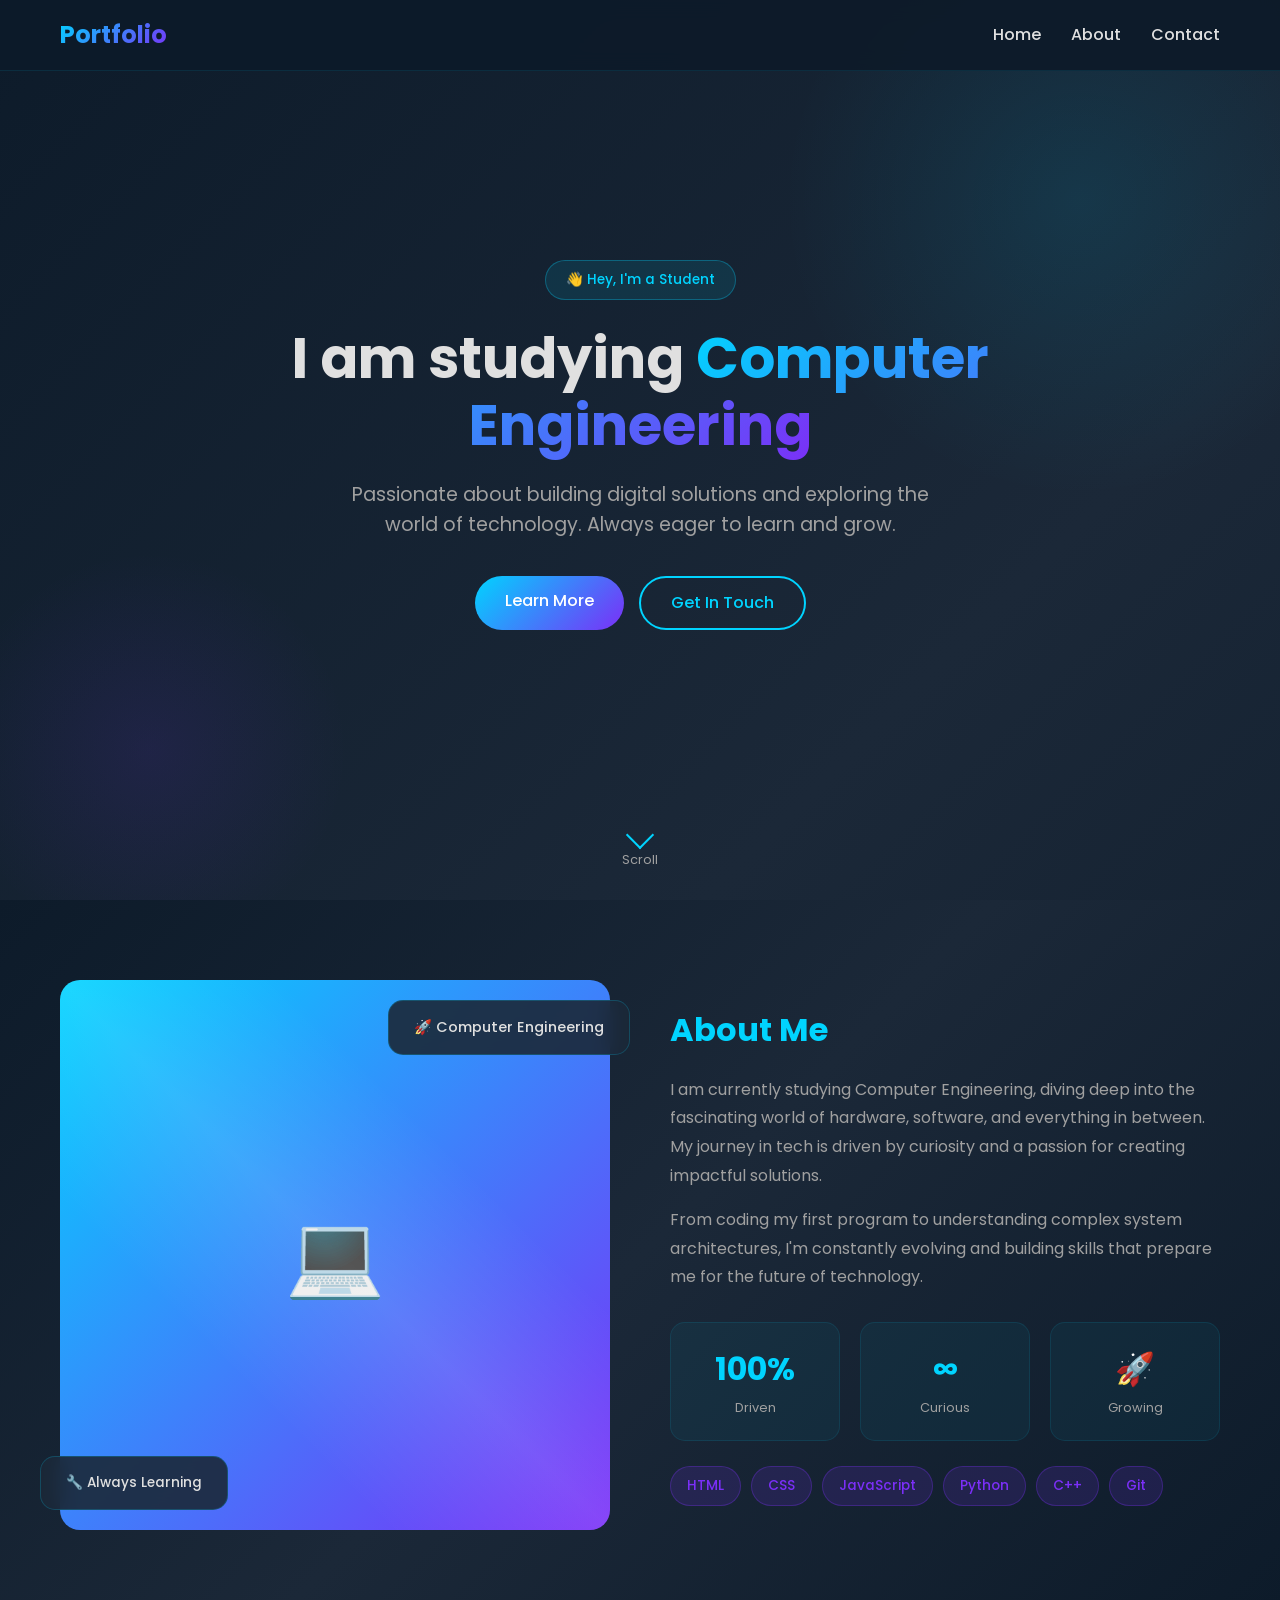
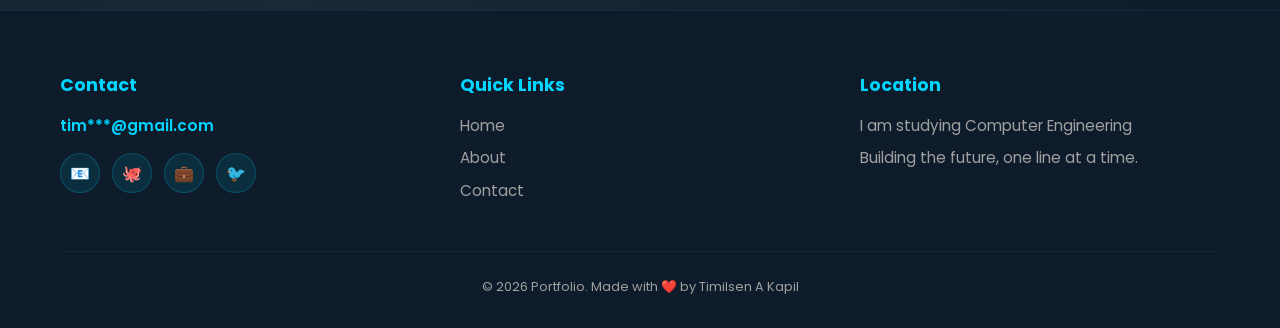
==== html/index.html @ a71d62f9 "Portfolio website: HTML, CSS, JS with component-based structure - html/index.html, about.html, conta" ====
<!DOCTYPE html>
<html lang="en">
<head>
  <meta charset="UTF-8">
  <meta name="viewport" content="width=device-width, initial-scale=1.0">
  <title>Portfolio | Home</title>
  <link rel="stylesheet" href="../css/style.css">
  <link rel="stylesheet" href="../css/header.css">
  <link rel="stylesheet" href="../css/hero.css">
  <link rel="stylesheet" href="../css/about.css">
  <link rel="stylesheet" href="../css/footer.css">
</head>
<body>

  <header class="header" id="header">
    <div class="container">
      <a href="index.html" class="logo">Portfolio</a>
      <nav>
        <ul class="nav-links" id="navLinks">
          <li><a href="index.html">Home</a></li>
          <li><a href="about.html">About</a></li>
          <li><a href="contact.html">Contact</a></li>
        </ul>
        <button class="hamburger" id="hamburger" aria-label="Toggle menu">
          <span></span>
          <span></span>
          <span></span>
        </button>
      </nav>
    </div>
  </header>

  <main>
    <section class="hero" id="hero">
      <div class="hero-content">
        <div class="hero-badge">👋 Hey, I'm a Student</div>
        <h1>I am studying <span class="highlight">Computer Engineering</span></h1>
        <p>Passionate about building digital solutions and exploring the world of technology. Always eager to learn and grow.</p>
        <div class="hero-buttons">
          <a href="about.html" class="btn btn-primary">Learn More</a>
          <a href="contact.html" class="btn btn-outline">Get In Touch</a>
        </div>
      </div>
      <div class="hero-scroll-indicator">
        <a href="#about">
          <div class="arrow"></div>
          Scroll
        </a>
      </div>
    </section>

    <section class="about" id="about">
      <div class="container">
        <div class="about-image">
          <div class="image-placeholder">💻</div>
          <div class="floating-card card-1">🚀 Computer Engineering</div>
          <div class="floating-card card-2">🔧 Always Learning</div>
        </div>
        <div class="about-text">
          <h3>About Me</h3>
          <p>I am currently studying Computer Engineering, diving deep into the fascinating world of hardware, software, and everything in between. My journey in tech is driven by curiosity and a passion for creating impactful solutions.</p>
          <p>From coding my first program to understanding complex system architectures, I'm constantly evolving and building skills that prepare me for the future of technology.</p>
          <div class="about-stats">
            <div class="stat-item">
              <span class="number">100%</span>
              <span class="label">Driven</span>
            </div>
            <div class="stat-item">
              <span class="number">∞</span>
              <span class="label">Curious</span>
            </div>
            <div class="stat-item">
              <span class="number">🚀</span>
              <span class="label">Growing</span>
            </div>
          </div>
          <div class="about-skills">
            <span class="skill-tag">HTML</span>
            <span class="skill-tag">CSS</span>
            <span class="skill-tag">JavaScript</span>
            <span class="skill-tag">Python</span>
            <span class="skill-tag">C++</span>
            <span class="skill-tag">Git</span>
          </div>
        </div>
      </div>
    </section>
  </main>

  <footer class="footer">
    <div class="container">
      <div class="footer-content">
        <div class="footer-section">
          <h4>Contact</h4>
          <p><span class="email">tim***@gmail.com</span></p>
          <div class="footer-social">
            <a href="mailto:tim***@gmail.com" title="Email">📧</a>
            <a href="#" title="GitHub">🐙</a>
            <a href="#" title="LinkedIn">💼</a>
            <a href="#" title="Twitter">🐦</a>
          </div>
        </div>
        <div class="footer-section">
          <h4>Quick Links</h4>
          <a href="index.html">Home</a>
          <a href="about.html">About</a>
          <a href="contact.html">Contact</a>
        </div>
        <div class="footer-section">
          <h4>Location</h4>
          <p>I am studying Computer Engineering</p>
          <p>Building the future, one line at a time.</p>
        </div>
      </div>
      <div class="footer-bottom">
        <p>&copy; 2026 Portfolio. Made with <span class="heart">❤️</span> by Timilsen A Kapil</p>
      </div>
    </div>
  </footer>

  <script src="../js/script.js"></script>
</body>
</html>
---- css/style.css ----
@import url('https://fonts.googleapis.com/css2?family=Poppins:wght@300;400;500;600;700&display=swap');

* {
  margin: 0;
  padding: 0;
  box-sizing: border-box;
}

:root {
  --primary: #0d1b2a;
  --secondary: #1b2838;
  --accent: #00d4ff;
  --accent2: #7b2ff7;
  --text: #e0e0e0;
  --text-dark: #a0a0a0;
  --bg-gradient: linear-gradient(135deg, #0d1b2a 0%, #1b2838 50%, #0d1b2a 100%);
}

html {
  scroll-behavior: smooth;
}

body {
  font-family: 'Poppins', sans-serif;
  background: var(--bg-gradient);
  color: var(--text);
  line-height: 1.6;
  overflow-x: hidden;
}

a {
  text-decoration: none;
  color: inherit;
}

.container {
  max-width: 1200px;
  margin: 0 auto;
  padding: 0 20px;
}

section {
  padding: 80px 0;
}

.section-title {
  text-align: center;
  font-size: 2.5rem;
  margin-bottom: 50px;
  background: linear-gradient(90deg, var(--accent), var(--accent2));
  -webkit-background-clip: text;
  -webkit-text-fill-color: transparent;
  background-clip: text;
}

.btn {
  display: inline-block;
  padding: 12px 30px;
  border-radius: 50px;
  font-size: 1rem;
  font-weight: 500;
  cursor: pointer;
  transition: all 0.3s ease;
  border: none;
  font-family: 'Poppins', sans-serif;
}

.btn-primary {
  background: linear-gradient(135deg, var(--accent), var(--accent2));
  color: #fff;
}

.btn-primary:hover {
  transform: translateY(-3px);
  box-shadow: 0 10px 30px rgba(0, 212, 255, 0.3);
}

.navbar {
  display: flex;
  justify-content: space-between;
  align-items: center;
  padding: 20px 0;
}

.nav-links {
  display: flex;
  list-style: none;
  gap: 30px;
}

.nav-links a {
  font-weight: 500;
  transition: color 0.3s ease;
  position: relative;
}

.nav-links a::after {
  content: '';
  position: absolute;
  bottom: -5px;
  left: 0;
  width: 0;
  height: 2px;
  background: var(--accent);
  transition: width 0.3s ease;
}

.nav-links a:hover {
  color: var(--accent);
}

.nav-links a:hover::after {
  width: 100%;
}

.hamburger {
  display: none;
  flex-direction: column;
  gap: 5px;
  cursor: pointer;
  background: none;
  border: none;
}

.hamburger span {
  width: 25px;
  height: 3px;
  background: var(--text);
  border-radius: 3px;
  transition: all 0.3s ease;
}

@media (max-width: 768px) {
  .nav-links {
    display: none;
    flex-direction: column;
    position: absolute;
    top: 100%;
    left: 0;
    width: 100%;
    background: var(--primary);
    padding: 20px;
    gap: 15px;
  }
  .nav-links.active {
    display: flex;
  }
  .hamburger {
    display: flex;
  }
}
---- css/header.css ----
.header {
  position: fixed;
  top: 0;
  left: 0;
  width: 100%;
  z-index: 1000;
  background: rgba(13, 27, 42, 0.95);
  backdrop-filter: blur(10px);
  border-bottom: 1px solid rgba(0, 212, 255, 0.1);
  transition: all 0.3s ease;
}

.header.scrolled {
  background: rgba(13, 27, 42, 0.99);
  box-shadow: 0 5px 30px rgba(0, 0, 0, 0.3);
}

.header .container {
  display: flex;
  justify-content: space-between;
  align-items: center;
  height: 70px;
}

.logo {
  font-size: 1.5rem;
  font-weight: 700;
  background: linear-gradient(135deg, var(--accent), var(--accent2));
  -webkit-background-clip: text;
  -webkit-text-fill-color: transparent;
  background-clip: text;
}

.header-info {
  font-size: 0.9rem;
  color: var(--text-dark);
  font-weight: 400;
}

.header-info span {
  color: var(--accent);
  font-weight: 600;
}

.header-scrolled-shadow {
  box-shadow: 0 4px 20px rgba(0, 0, 0, 0.3);
}
---- css/hero.css ----
.hero {
  min-height: 100vh;
  display: flex;
  align-items: center;
  justify-content: center;
  position: relative;
  overflow: hidden;
  padding-top: 70px;
}

.hero::before {
  content: '';
  position: absolute;
  width: 600px;
  height: 600px;
  background: radial-gradient(circle, rgba(0, 212, 255, 0.1) 0%, transparent 70%);
  top: -100px;
  right: -100px;
  border-radius: 50%;
  animation: float 6s ease-in-out infinite;
}

.hero::after {
  content: '';
  position: absolute;
  width: 400px;
  height: 400px;
  background: radial-gradient(circle, rgba(123, 47, 247, 0.1) 0%, transparent 70%);
  bottom: -50px;
  left: -50px;
  border-radius: 50%;
  animation: float 8s ease-in-out infinite reverse;
}

@keyframes float {
  0%, 100% { transform: translateY(0); }
  50% { transform: translateY(-30px); }
}

.hero-content {
  text-align: center;
  z-index: 1;
  max-width: 800px;
  padding: 0 20px;
}

.hero-badge {
  display: inline-block;
  padding: 8px 20px;
  border-radius: 50px;
  background: rgba(0, 212, 255, 0.1);
  border: 1px solid rgba(0, 212, 255, 0.3);
  color: var(--accent);
  font-size: 0.85rem;
  font-weight: 500;
  margin-bottom: 25px;
  animation: fadeInUp 0.8s ease;
}

.hero h1 {
  font-size: 3.5rem;
  font-weight: 700;
  line-height: 1.2;
  margin-bottom: 20px;
  animation: fadeInUp 0.8s ease 0.2s both;
}

.hero h1 .highlight {
  background: linear-gradient(135deg, var(--accent), var(--accent2));
  -webkit-background-clip: text;
  -webkit-text-fill-color: transparent;
  background-clip: text;
}

.hero p {
  font-size: 1.2rem;
  color: var(--text-dark);
  margin-bottom: 35px;
  max-width: 600px;
  margin-left: auto;
  margin-right: auto;
  animation: fadeInUp 0.8s ease 0.4s both;
}

.hero-buttons {
  display: flex;
  gap: 15px;
  justify-content: center;
  flex-wrap: wrap;
  animation: fadeInUp 0.8s ease 0.6s both;
}

.hero-buttons .btn {
  font-size: 1rem;
}

.btn-outline {
  background: transparent;
  border: 2px solid var(--accent);
  color: var(--accent);
}

.btn-outline:hover {
  background: var(--accent);
  color: var(--primary);
  transform: translateY(-3px);
  box-shadow: 0 10px 30px rgba(0, 212, 255, 0.3);
}

@keyframes fadeInUp {
  from {
    opacity: 0;
    transform: translateY(30px);
  }
  to {
    opacity: 1;
    transform: translateY(0);
  }
}

.hero-scroll-indicator {
  position: absolute;
  bottom: 30px;
  left: 50%;
  transform: translateX(-50%);
  animation: bounce 2s infinite;
}

.hero-scroll-indicator a {
  color: var(--text-dark);
  font-size: 0.8rem;
  text-align: center;
  display: flex;
  flex-direction: column;
  align-items: center;
  gap: 5px;
}

.hero-scroll-indicator .arrow {
  width: 20px;
  height: 20px;
  border-right: 2px solid var(--accent);
  border-bottom: 2px solid var(--accent);
  transform: rotate(45deg);
}

@keyframes bounce {
  0%, 100% { transform: translateX(-50%) translateY(0); }
  50% { transform: translateX(-50%) translateY(10px); }
}

@media (max-width: 768px) {
  .hero h1 {
    font-size: 2.2rem;
  }
  .hero p {
    font-size: 1rem;
  }
}
---- css/about.css ----
.about {
  position: relative;
  background: var(--bg-gradient);
}

.about .container {
  display: grid;
  grid-template-columns: 1fr 1fr;
  gap: 60px;
  align-items: center;
}

.about-image {
  position: relative;
}

.about-image .image-placeholder {
  width: 100%;
  aspect-ratio: 1;
  border-radius: 20px;
  background: linear-gradient(135deg, var(--accent), var(--accent2));
  display: flex;
  align-items: center;
  justify-content: center;
  font-size: 5rem;
  color: #fff;
  position: relative;
  overflow: hidden;
}

.about-image .image-placeholder::before {
  content: '';
  position: absolute;
  width: 100%;
  height: 100%;
  background: linear-gradient(45deg, transparent 30%, rgba(255,255,255,0.1) 50%, transparent 70%);
  animation: shimmer 3s infinite;
}

@keyframes shimmer {
  0% { transform: translateX(-100%); }
  100% { transform: translateX(100%); }
}

.about-image .floating-card {
  position: absolute;
  background: rgba(27, 40, 56, 0.9);
  backdrop-filter: blur(10px);
  border: 1px solid rgba(0, 212, 255, 0.2);
  border-radius: 15px;
  padding: 15px 25px;
  color: var(--text);
  font-weight: 500;
  animation: float 4s ease-in-out infinite;
}

.about-image .floating-card.card-1 {
  top: 20px;
  right: -20px;
  font-size: 0.9rem;
}

.about-image .floating-card.card-2 {
  bottom: 20px;
  left: -20px;
  font-size: 0.85rem;
  animation-delay: 2s;
}

.about-text h3 {
  font-size: 2rem;
  margin-bottom: 20px;
  color: var(--accent);
}

.about-text p {
  color: var(--text-dark);
  margin-bottom: 15px;
  font-size: 1rem;
  line-height: 1.8;
}

.about-stats {
  display: grid;
  grid-template-columns: repeat(3, 1fr);
  gap: 20px;
  margin-top: 30px;
}

.stat-item {
  text-align: center;
  padding: 20px;
  background: rgba(0, 212, 255, 0.05);
  border-radius: 15px;
  border: 1px solid rgba(0, 212, 255, 0.1);
  transition: all 0.3s ease;
}

.stat-item:hover {
  border-color: var(--accent);
  transform: translateY(-5px);
  background: rgba(0, 212, 255, 0.1);
}

.stat-item .number {
  font-size: 2rem;
  font-weight: 700;
  color: var(--accent);
  display: block;
}

.stat-item .label {
  font-size: 0.8rem;
  color: var(--text-dark);
  margin-top: 5px;
}

.about-skills {
  display: flex;
  flex-wrap: wrap;
  gap: 10px;
  margin-top: 25px;
}

.skill-tag {
  padding: 8px 16px;
  border-radius: 50px;
  background: rgba(123, 47, 247, 0.15);
  border: 1px solid rgba(123, 47, 247, 0.3);
  color: var(--accent2);
  font-size: 0.85rem;
  font-weight: 500;
  transition: all 0.3s ease;
}

.skill-tag:hover {
  background: rgba(123, 47, 247, 0.3);
  transform: translateY(-2px);
}

@media (max-width: 768px) {
  .about .container {
    grid-template-columns: 1fr;
    text-align: center;
  }
  .about-image .floating-card {
    display: none;
  }
  .about-stats {
    grid-template-columns: 1fr;
  }
  .about-skills {
    justify-content: center;
  }
}
---- css/footer.css ----
.footer {
  background: var(--primary);
  border-top: 1px solid rgba(0, 212, 255, 0.1);
  padding: 60px 0 30px;
}

.footer-content {
  display: grid;
  grid-template-columns: 1fr 1fr 1fr;
  gap: 40px;
  margin-bottom: 40px;
}

.footer-section h4 {
  font-size: 1.1rem;
  margin-bottom: 15px;
  color: var(--accent);
}

.footer-section p,
.footer-section a {
  color: var(--text-dark);
  font-size: 0.95rem;
  margin-bottom: 8px;
  display: block;
  transition: color 0.3s ease;
}

.footer-section a:hover {
  color: var(--accent);
}

.footer-section .email {
  color: var(--accent);
  font-weight: 600;
}

.footer-social {
  display: flex;
  gap: 12px;
  margin-top: 15px;
}

.footer-social a {
  width: 40px;
  height: 40px;
  border-radius: 50%;
  background: rgba(0, 212, 255, 0.1);
  border: 1px solid rgba(0, 212, 255, 0.2);
  display: flex;
  align-items: center;
  justify-content: center;
  color: var(--accent);
  font-size: 1rem;
  transition: all 0.3s ease;
  margin-bottom: 0;
}

.footer-social a:hover {
  background: var(--accent);
  color: var(--primary);
  transform: translateY(-3px);
}

.footer-bottom {
  border-top: 1px solid rgba(255, 255, 255, 0.05);
  padding-top: 25px;
  text-align: center;
}

.footer-bottom p {
  color: var(--text-dark);
  font-size: 0.8rem;
  margin: 0;
}

.footer-bottom .heart {
  color: #ff4757;
}

@media (max-width: 768px) {
  .footer-content {
    grid-template-columns: 1fr;
    text-align: center;
  }
  .footer-social {
    justify-content: center;
  }
}
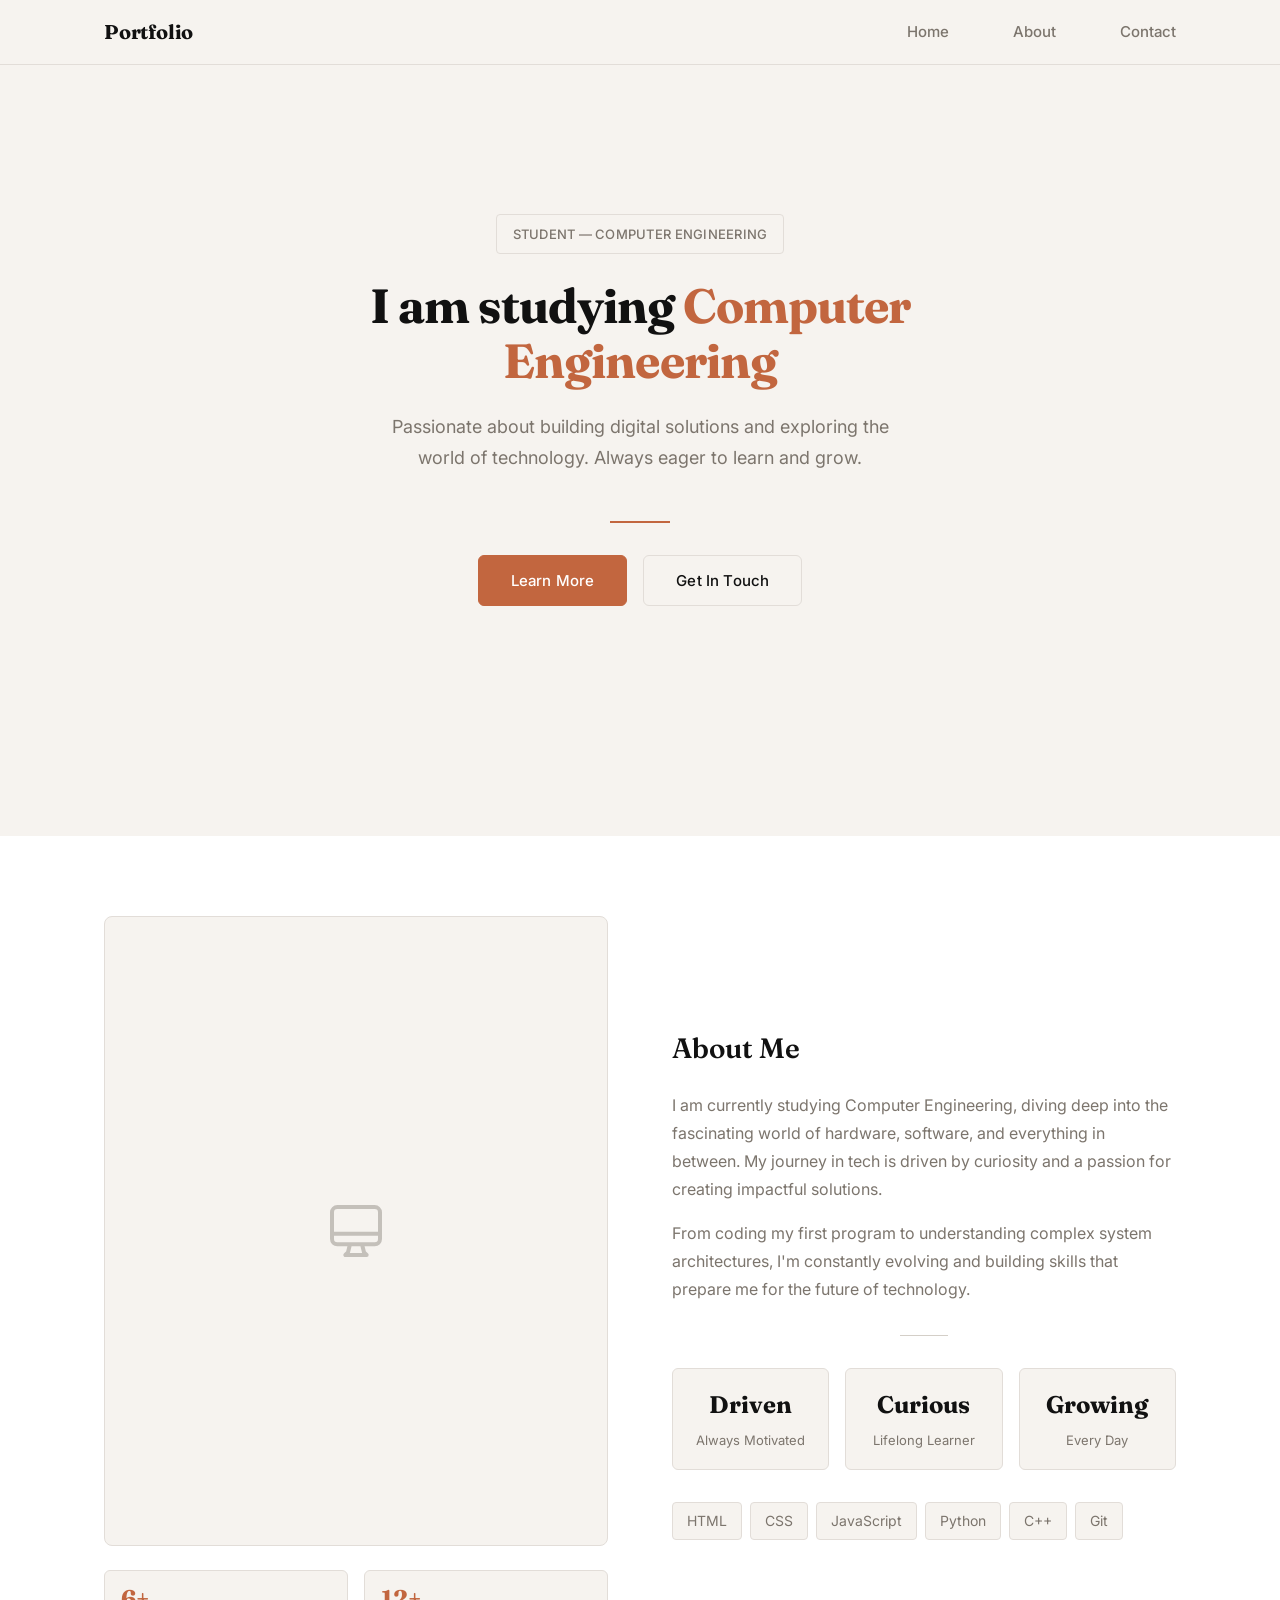
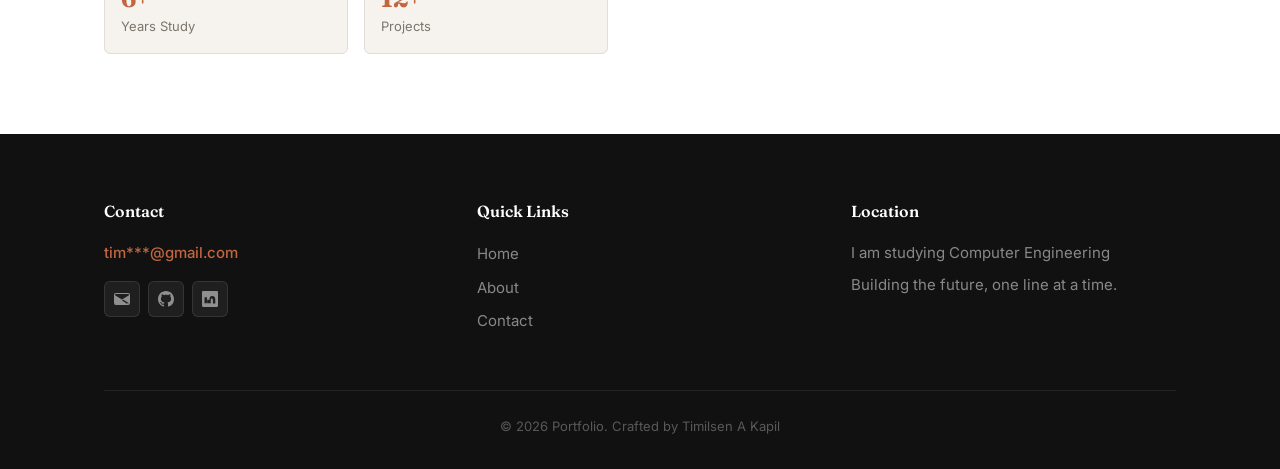
==== commit 0f687d21: "Professional redesign: editorial palette, serif+sans typography, clean hierarchy - Replaced gradient" ====
--- a/html/index.html
+++ b/html/index.html
@@ -33,45 +33,53 @@
   <main>
     <section class="hero" id="hero">
       <div class="hero-content">
-        <div class="hero-badge">👋 Hey, I'm a Student</div>
+        <span class="hero-badge">Student — Computer Engineering</span>
         <h1>I am studying <span class="highlight">Computer Engineering</span></h1>
         <p>Passionate about building digital solutions and exploring the world of technology. Always eager to learn and grow.</p>
+        <div class="hero-divider"></div>
         <div class="hero-buttons">
           <a href="about.html" class="btn btn-primary">Learn More</a>
           <a href="contact.html" class="btn btn-outline">Get In Touch</a>
         </div>
       </div>
-      <div class="hero-scroll-indicator">
-        <a href="#about">
-          <div class="arrow"></div>
-          Scroll
-        </a>
-      </div>
     </section>
 
     <section class="about" id="about">
       <div class="container">
-        <div class="about-image">
-          <div class="image-placeholder">💻</div>
-          <div class="floating-card card-1">🚀 Computer Engineering</div>
-          <div class="floating-card card-2">🔧 Always Learning</div>
+        <div class="about-visual">
+          <div class="about-image-wrapper">
+            <svg xmlns="http://www.w3.org/2000/svg" fill="none" viewBox="0 0 24 24" stroke-width="1.5" stroke="currentColor">
+              <path stroke-linecap="round" stroke-linejoin="round" d="M9.75 17L9 20l-1 1h8l-1-1-.75-3M3 13h18M5 17h14a2 2 0 002-2V5a2 2 0 00-2-2H5a2 2 0 00-2 2v10a2 2 0 002 2z" />
+            </svg>
+          </div>
+          <div class="stat-row">
+            <div class="stat-card">
+              <div class="stat-number">6+</div>
+              <div class="stat-label">Years Study</div>
+            </div>
+            <div class="stat-card">
+              <div class="stat-number">12+</div>
+              <div class="stat-label">Projects</div>
+            </div>
+          </div>
         </div>
         <div class="about-text">
           <h3>About Me</h3>
           <p>I am currently studying Computer Engineering, diving deep into the fascinating world of hardware, software, and everything in between. My journey in tech is driven by curiosity and a passion for creating impactful solutions.</p>
           <p>From coding my first program to understanding complex system architectures, I'm constantly evolving and building skills that prepare me for the future of technology.</p>
+          <div class="divider"></div>
           <div class="about-stats">
             <div class="stat-item">
-              <span class="number">100%</span>
-              <span class="label">Driven</span>
+              <span class="number">Driven</span>
+              <span class="label">Always Motivated</span>
             </div>
             <div class="stat-item">
-              <span class="number">∞</span>
-              <span class="label">Curious</span>
+              <span class="number">Curious</span>
+              <span class="label">Lifelong Learner</span>
             </div>
             <div class="stat-item">
-              <span class="number">🚀</span>
-              <span class="label">Growing</span>
+              <span class="number">Growing</span>
+              <span class="label">Every Day</span>
             </div>
           </div>
           <div class="about-skills">
@@ -94,10 +102,15 @@
           <h4>Contact</h4>
           <p><span class="email">tim***@gmail.com</span></p>
           <div class="footer-social">
-            <a href="mailto:tim***@gmail.com" title="Email">📧</a>
-            <a href="#" title="GitHub">🐙</a>
-            <a href="#" title="LinkedIn">💼</a>
-            <a href="#" title="Twitter">🐦</a>
+            <a href="mailto:tim***@gmail.com" title="Email">
+              <svg xmlns="http://www.w3.org/2000/svg" width="16" height="16" fill="currentColor" viewBox="0 0 16 16"><path d="M0 4a2 2 0 0 1 2-2h12a2 2 0 0 1 2 2v8a2 2 0 0 1-2 2H2a2 2 0 0 1-2-2V4Zm2-1a1 1 0 0 0-1 1v.217l7 4.2 7-4.2V4a1 1 0 0 0-1-1H2Zm13 2.383-4.708 2.897L15 11.105l-.386-.235-4.708-2.896Zm-.034 6.876-5.64-3.471L8 9.583l-1.326-.795-5.64 3.47L1 12.571l1.5-1.273 4.157-2.507 4.157 2.507 1.5 1.273Z"/></svg>
+            </a>
+            <a href="#" title="GitHub">
+              <svg xmlns="http://www.w3.org/2000/svg" width="16" height="16" fill="currentColor" viewBox="0 0 16 16"><path d="M8 0C3.58 0 0 3.58 0 8c0 3.54 2.29 6.53 5.47 7.59.4.07.55-.17.55-.38 0-.19-.01-.82-.01-1.49-2.01.37-2.53-.49-2.69-.94-.09-.23-.48-.94-.82-1.13-.28-.15-.68-.52-.01-.53.63-.01 1.08.58 1.23.82.72 1.21 1.87.87 2.33.66.07-.52.28-.87.51-1.07-1.78-.2-3.64-.89-3.64-3.95 0-.87.31-1.59.82-2.15-.08-.2-.36-1.02.08-2.12 0 0 .67-.21 2.2.82.64-.18 1.32-.27 2-.27.68 0 1.36.09 2 .27 1.53-1.04 2.2-.82 2.2-.82.44 1.1.16 1.92.08 2.12.51.56.82 1.27.82 2.15 0 3.07-1.87 3.75-3.65 3.95.29.25.54.73.54 1.48 0 1.07-.01 1.93-.01 2.2 0 .21.15.46.55.38A8.013 8.013 0 0 0 16 8c0-4.42-3.58-8-8-8Z"/></svg>
+            </a>
+            <a href="#" title="LinkedIn">
+              <svg xmlns="http://www.w3.org/2000/svg" width="16" height="16" fill="currentColor" viewBox="0 0 16 16"><path d="M0 1.146C0 .513.526 0 1.175 0h13.65C15.474 0 16 .513 16 1.146v13.708c0 .633-.526 1.146-1.175 1.146H1.175C.526 16 0 15.487 0 14.854V1.146ZM4.943 12.247V6.169H2.542v6.078h2.401ZM3.768 5.245a1.51 1.51 0 1 1-.003-3.018 1.51 1.51 0 0 1 .003 3.018Zm5.012 6.999V8.825c0-.214.01-.427.077-.598.143-.367.467-.628 1.013-.628.719 0 1.024.496 1.024 1.238v3.545h2.389V8.73c0-2.18-.776-3.666-3.204-3.666-1.418 0-2.074.816-2.416 1.57v.03h-.042V8.825h-2.41V12.247h2.41ZM12.586 4.715a.872.872 0 0 1-.872-.872c0-.473.382-.872.872-.872.473 0 .872.382.872.872a.872.872 0 0 1-.872.872Z"/></svg>
+            </a>
           </div>
         </div>
         <div class="footer-section">
@@ -113,7 +126,7 @@
         </div>
       </div>
       <div class="footer-bottom">
-        <p>&copy; 2026 Portfolio. Made with <span class="heart">❤️</span> by Timilsen A Kapil</p>
+        <p>&copy; 2026 Portfolio. Crafted by Timilsen A Kapil</p>
       </div>
     </div>
   </footer>
--- a/css/style.css
+++ b/css/style.css
@@ -1,31 +1,56 @@
-@import url('https://fonts.googleapis.com/css2?family=Poppins:wght@300;400;500;600;700&display=swap');
-
-* {
+@import url('https://fonts.googleapis.com/css2?family=Fraunces:opsz,wght@9..144,400;9..144,600;9..144,700&family=Inter:wght@300;400;500;600&display=swap');
+
+*,
+*::before,
+*::after {
   margin: 0;
   padding: 0;
   box-sizing: border-box;
 }
 
 :root {
-  --primary: #0d1b2a;
-  --secondary: #1b2838;
-  --accent: #00d4ff;
-  --accent2: #7b2ff7;
-  --text: #e0e0e0;
-  --text-dark: #a0a0a0;
-  --bg-gradient: linear-gradient(135deg, #0d1b2a 0%, #1b2838 50%, #0d1b2a 100%);
+  --color-primary: #111111;
+  --color-accent: #c2663f;
+  --color-accent-dark: #9e5230;
+  --color-bg: #f6f3ef;
+  --color-surface: #ffffff;
+  --color-text: #1c1c1c;
+  --color-text-muted: #7c756d;
+  --color-border: #e2ddd8;
+  --color-rule: #d4cfc8;
+  --font-display: 'Fraunces', serif;
+  --font-body: 'Inter', sans-serif;
+  --space-xs: 4px;
+  --space-sm: 8px;
+  --space-md: 16px;
+  --space-lg: 24px;
+  --space-xl: 32px;
+  --space-2xl: 48px;
+  --space-3xl: 64px;
+  --space-4xl: 80px;
+  --max-width: 1120px;
+  --nav-height: 64px;
 }
 
 html {
   scroll-behavior: smooth;
+  -webkit-font-smoothing: antialiased;
+  -moz-osx-font-smoothing: grayscale;
+}
+
+@media (prefers-reduced-motion: reduce) {
+  html {
+    scroll-behavior: auto;
+  }
 }
 
 body {
-  font-family: 'Poppins', sans-serif;
-  background: var(--bg-gradient);
-  color: var(--text);
-  line-height: 1.6;
-  overflow-x: hidden;
+  font-family: var(--font-body);
+  background-color: var(--color-bg);
+  color: var(--color-text);
+  line-height: 1.7;
+  font-size: 16px;
+  font-weight: 400;
 }
 
 a {
@@ -34,79 +59,102 @@
 }
 
 .container {
-  max-width: 1200px;
+  max-width: var(--max-width);
   margin: 0 auto;
-  padding: 0 20px;
+  padding: 0 var(--space-lg);
 }
 
 section {
-  padding: 80px 0;
+  padding: var(--space-4xl) 0;
 }
 
 .section-title {
+  font-family: var(--font-display);
+  font-size: 2.25rem;
+  font-weight: 600;
   text-align: center;
-  font-size: 2.5rem;
-  margin-bottom: 50px;
-  background: linear-gradient(90deg, var(--accent), var(--accent2));
-  -webkit-background-clip: text;
-  -webkit-text-fill-color: transparent;
-  background-clip: text;
-}
-
+  margin-bottom: var(--space-2xl);
+  color: var(--color-primary);
+  line-height: 1.2;
+}
+
+/* Buttons */
 .btn {
-  display: inline-block;
-  padding: 12px 30px;
-  border-radius: 50px;
-  font-size: 1rem;
+  display: inline-flex;
+  align-items: center;
+  justify-content: center;
+  padding: 14px 32px;
+  border-radius: 6px;
+  font-family: var(--font-body);
+  font-size: 0.9375rem;
   font-weight: 500;
+  letter-spacing: 0.01em;
   cursor: pointer;
-  transition: all 0.3s ease;
-  border: none;
-  font-family: 'Poppins', sans-serif;
+  transition: background-color 200ms ease, color 200ms ease, border-color 200ms ease, transform 150ms ease;
+  border: 1.5px solid transparent;
+  line-height: 1.4;
 }
 
 .btn-primary {
-  background: linear-gradient(135deg, var(--accent), var(--accent2));
-  color: #fff;
+  background-color: var(--color-accent);
+  color: var(--color-surface);
+  border-color: var(--color-accent);
 }
 
 .btn-primary:hover {
-  transform: translateY(-3px);
-  box-shadow: 0 10px 30px rgba(0, 212, 255, 0.3);
-}
-
+  background-color: var(--color-accent-dark);
+  border-color: var(--color-accent-dark);
+  transform: translateY(-1px);
+}
+
+.btn-outline {
+  background-color: transparent;
+  color: var(--color-primary);
+  border-color: var(--color-border);
+}
+
+.btn-outline:hover {
+  border-color: var(--color-text-muted);
+  transform: translateY(-1px);
+}
+
+/* Navigation */
 .navbar {
   display: flex;
   justify-content: space-between;
   align-items: center;
-  padding: 20px 0;
+  padding: 0;
 }
 
 .nav-links {
   display: flex;
   list-style: none;
-  gap: 30px;
+  gap: var(--space-3xl);
 }
 
 .nav-links a {
+  font-family: var(--font-body);
+  font-size: 0.9375rem;
   font-weight: 500;
-  transition: color 0.3s ease;
+  color: var(--color-text-muted);
+  transition: color 200ms ease;
   position: relative;
+}
+
+.nav-links a:hover,
+.nav-links a:focus-visible {
+  color: var(--color-primary);
 }
 
 .nav-links a::after {
   content: '';
   position: absolute;
-  bottom: -5px;
+  bottom: -4px;
   left: 0;
   width: 0;
-  height: 2px;
-  background: var(--accent);
-  transition: width 0.3s ease;
-}
-
-.nav-links a:hover {
-  color: var(--accent);
+  height: 1.5px;
+  background-color: var(--color-accent);
+  transition: width 250ms ease;
 }
 
 .nav-links a:hover::after {
@@ -120,14 +168,16 @@
   cursor: pointer;
   background: none;
   border: none;
+  padding: var(--space-sm);
 }
 
 .hamburger span {
-  width: 25px;
-  height: 3px;
-  background: var(--text);
-  border-radius: 3px;
-  transition: all 0.3s ease;
+  display: block;
+  width: 22px;
+  height: 2px;
+  background-color: var(--color-primary);
+  border-radius: 2px;
+  transition: all 200ms ease;
 }
 
 @media (max-width: 768px) {
@@ -135,12 +185,13 @@
     display: none;
     flex-direction: column;
     position: absolute;
-    top: 100%;
+    top: var(--nav-height);
     left: 0;
     width: 100%;
-    background: var(--primary);
-    padding: 20px;
-    gap: 15px;
+    background-color: var(--color-bg);
+    padding: var(--space-lg);
+    gap: var(--space-md);
+    border-top: 1px solid var(--color-border);
   }
   .nav-links.active {
     display: flex;
@@ -149,3 +200,24 @@
     display: flex;
   }
 }
+
+/* Utility */
+.text-muted {
+  color: var(--color-text-muted);
+}
+
+.divider {
+  width: 48px;
+  height: 1px;
+  background-color: var(--color-rule);
+  margin: var(--space-xl) auto;
+}
+
+@media (max-width: 768px) {
+  .section-title {
+    font-size: 1.75rem;
+  }
+  section {
+    padding: var(--space-3xl) 0;
+  }
+}
--- a/css/header.css
+++ b/css/header.css
@@ -4,44 +4,43 @@
   left: 0;
   width: 100%;
   z-index: 1000;
-  background: rgba(13, 27, 42, 0.95);
-  backdrop-filter: blur(10px);
-  border-bottom: 1px solid rgba(0, 212, 255, 0.1);
-  transition: all 0.3s ease;
+  background-color: var(--color-bg);
+  border-bottom: 1px solid var(--color-border);
+  transition: box-shadow 200ms ease;
 }
 
 .header.scrolled {
-  background: rgba(13, 27, 42, 0.99);
-  box-shadow: 0 5px 30px rgba(0, 0, 0, 0.3);
+  box-shadow: 0 1px 8px rgba(0, 0, 0, 0.06);
 }
 
 .header .container {
   display: flex;
   justify-content: space-between;
   align-items: center;
-  height: 70px;
+  height: var(--nav-height);
 }
 
 .logo {
-  font-size: 1.5rem;
+  font-family: var(--font-display);
+  font-size: 1.25rem;
   font-weight: 700;
-  background: linear-gradient(135deg, var(--accent), var(--accent2));
-  -webkit-background-clip: text;
-  -webkit-text-fill-color: transparent;
-  background-clip: text;
+  color: var(--color-primary);
+  letter-spacing: -0.01em;
 }
 
 .header-info {
-  font-size: 0.9rem;
-  color: var(--text-dark);
+  font-size: 0.875rem;
+  color: var(--color-text-muted);
   font-weight: 400;
 }
 
 .header-info span {
-  color: var(--accent);
+  color: var(--color-accent);
   font-weight: 600;
 }
 
-.header-scrolled-shadow {
-  box-shadow: 0 4px 20px rgba(0, 0, 0, 0.3);
+@media (max-width: 768px) {
+  .header .container {
+    height: var(--nav-height);
+  }
 }
--- a/css/hero.css
+++ b/css/hero.css
@@ -1,157 +1,77 @@
 .hero {
-  min-height: 100vh;
+  min-height: calc(100vh - var(--nav-height));
   display: flex;
   align-items: center;
   justify-content: center;
   position: relative;
-  overflow: hidden;
-  padding-top: 70px;
-}
-
-.hero::before {
-  content: '';
-  position: absolute;
-  width: 600px;
-  height: 600px;
-  background: radial-gradient(circle, rgba(0, 212, 255, 0.1) 0%, transparent 70%);
-  top: -100px;
-  right: -100px;
-  border-radius: 50%;
-  animation: float 6s ease-in-out infinite;
-}
-
-.hero::after {
-  content: '';
-  position: absolute;
-  width: 400px;
-  height: 400px;
-  background: radial-gradient(circle, rgba(123, 47, 247, 0.1) 0%, transparent 70%);
-  bottom: -50px;
-  left: -50px;
-  border-radius: 50%;
-  animation: float 8s ease-in-out infinite reverse;
-}
-
-@keyframes float {
-  0%, 100% { transform: translateY(0); }
-  50% { transform: translateY(-30px); }
+  padding-top: var(--nav-height);
 }
 
 .hero-content {
   text-align: center;
-  z-index: 1;
-  max-width: 800px;
-  padding: 0 20px;
+  max-width: 680px;
+  padding: 0 var(--space-lg);
 }
 
 .hero-badge {
   display: inline-block;
-  padding: 8px 20px;
-  border-radius: 50px;
-  background: rgba(0, 212, 255, 0.1);
-  border: 1px solid rgba(0, 212, 255, 0.3);
-  color: var(--accent);
-  font-size: 0.85rem;
+  padding: var(--space-sm) var(--space-md);
+  border: 1px solid var(--color-border);
+  border-radius: 4px;
+  color: var(--color-text-muted);
+  font-size: 0.8125rem;
   font-weight: 500;
-  margin-bottom: 25px;
-  animation: fadeInUp 0.8s ease;
+  font-family: var(--font-body);
+  letter-spacing: 0.02em;
+  margin-bottom: var(--space-lg);
+  text-transform: uppercase;
 }
 
 .hero h1 {
-  font-size: 3.5rem;
+  font-family: var(--font-display);
+  font-size: 3rem;
   font-weight: 700;
-  line-height: 1.2;
-  margin-bottom: 20px;
-  animation: fadeInUp 0.8s ease 0.2s both;
+  line-height: 1.15;
+  margin-bottom: var(--space-lg);
+  color: var(--color-primary);
+  letter-spacing: -0.02em;
 }
 
 .hero h1 .highlight {
-  background: linear-gradient(135deg, var(--accent), var(--accent2));
-  -webkit-background-clip: text;
-  -webkit-text-fill-color: transparent;
-  background-clip: text;
+  color: var(--color-accent);
 }
 
 .hero p {
-  font-size: 1.2rem;
-  color: var(--text-dark);
-  margin-bottom: 35px;
-  max-width: 600px;
+  font-size: 1.125rem;
+  color: var(--color-text-muted);
+  margin-bottom: var(--space-xl);
+  max-width: 520px;
   margin-left: auto;
   margin-right: auto;
-  animation: fadeInUp 0.8s ease 0.4s both;
+  line-height: 1.7;
 }
 
 .hero-buttons {
   display: flex;
-  gap: 15px;
+  gap: var(--space-md);
   justify-content: center;
   flex-wrap: wrap;
-  animation: fadeInUp 0.8s ease 0.6s both;
 }
 
 .hero-buttons .btn {
-  font-size: 1rem;
+  font-size: 0.9375rem;
 }
 
-.btn-outline {
-  background: transparent;
-  border: 2px solid var(--accent);
-  color: var(--accent);
-}
-
-.btn-outline:hover {
-  background: var(--accent);
-  color: var(--primary);
-  transform: translateY(-3px);
-  box-shadow: 0 10px 30px rgba(0, 212, 255, 0.3);
-}
-
-@keyframes fadeInUp {
-  from {
-    opacity: 0;
-    transform: translateY(30px);
-  }
-  to {
-    opacity: 1;
-    transform: translateY(0);
-  }
-}
-
-.hero-scroll-indicator {
-  position: absolute;
-  bottom: 30px;
-  left: 50%;
-  transform: translateX(-50%);
-  animation: bounce 2s infinite;
-}
-
-.hero-scroll-indicator a {
-  color: var(--text-dark);
-  font-size: 0.8rem;
-  text-align: center;
-  display: flex;
-  flex-direction: column;
-  align-items: center;
-  gap: 5px;
-}
-
-.hero-scroll-indicator .arrow {
-  width: 20px;
-  height: 20px;
-  border-right: 2px solid var(--accent);
-  border-bottom: 2px solid var(--accent);
-  transform: rotate(45deg);
-}
-
-@keyframes bounce {
-  0%, 100% { transform: translateX(-50%) translateY(0); }
-  50% { transform: translateX(-50%) translateY(10px); }
+.hero-divider {
+  width: 60px;
+  height: 2px;
+  background-color: var(--color-accent);
+  margin: var(--space-2xl) auto var(--space-xl);
 }
 
 @media (max-width: 768px) {
   .hero h1 {
-    font-size: 2.2rem;
+    font-size: 2.125rem;
   }
   .hero p {
     font-size: 1rem;
--- a/css/about.css
+++ b/css/about.css
@@ -1,155 +1,141 @@
 .about {
-  position: relative;
-  background: var(--bg-gradient);
+  background-color: var(--color-surface);
 }
 
 .about .container {
   display: grid;
   grid-template-columns: 1fr 1fr;
-  gap: 60px;
+  gap: var(--space-3xl);
   align-items: center;
 }
 
-.about-image {
+.about-visual {
   position: relative;
 }
 
-.about-image .image-placeholder {
+.about-image-wrapper {
   width: 100%;
-  aspect-ratio: 1;
-  border-radius: 20px;
-  background: linear-gradient(135deg, var(--accent), var(--accent2));
+  aspect-ratio: 4 / 5;
+  border-radius: 8px;
+  overflow: hidden;
+  border: 1px solid var(--color-border);
+  background-color: var(--color-bg);
   display: flex;
   align-items: center;
   justify-content: center;
-  font-size: 5rem;
-  color: #fff;
-  position: relative;
-  overflow: hidden;
 }
 
-.about-image .image-placeholder::before {
-  content: '';
-  position: absolute;
-  width: 100%;
-  height: 100%;
-  background: linear-gradient(45deg, transparent 30%, rgba(255,255,255,0.1) 50%, transparent 70%);
-  animation: shimmer 3s infinite;
+.about-image-wrapper svg {
+  width: 64px;
+  height: 64px;
+  color: var(--color-text-muted);
+  opacity: 0.4;
 }
 
-@keyframes shimmer {
-  0% { transform: translateX(-100%); }
-  100% { transform: translateX(100%); }
+.about-visual .stat-row {
+  display: flex;
+  gap: var(--space-md);
+  margin-top: var(--space-lg);
 }
 
-.about-image .floating-card {
-  position: absolute;
-  background: rgba(27, 40, 56, 0.9);
-  backdrop-filter: blur(10px);
-  border: 1px solid rgba(0, 212, 255, 0.2);
-  border-radius: 15px;
-  padding: 15px 25px;
-  color: var(--text);
-  font-weight: 500;
-  animation: float 4s ease-in-out infinite;
+.about-visual .stat-card {
+  flex: 1;
+  padding: var(--space-md);
+  background-color: var(--color-bg);
+  border: 1px solid var(--color-border);
+  border-radius: 6px;
 }
 
-.about-image .floating-card.card-1 {
-  top: 20px;
-  right: -20px;
-  font-size: 0.9rem;
+.about-visual .stat-card .stat-number {
+  font-family: var(--font-display);
+  font-size: 1.5rem;
+  font-weight: 700;
+  color: var(--color-accent);
+  line-height: 1;
 }
 
-.about-image .floating-card.card-2 {
-  bottom: 20px;
-  left: -20px;
-  font-size: 0.85rem;
-  animation-delay: 2s;
+.about-visual .stat-card .stat-label {
+  font-size: 0.8125rem;
+  color: var(--color-text-muted);
+  margin-top: var(--space-xs);
 }
 
 .about-text h3 {
-  font-size: 2rem;
-  margin-bottom: 20px;
-  color: var(--accent);
+  font-family: var(--font-display);
+  font-size: 1.75rem;
+  font-weight: 600;
+  margin-bottom: var(--space-lg);
+  color: var(--color-primary);
+  line-height: 1.3;
 }
 
-.about-text p {
-  color: var(--text-dark);
-  margin-bottom: 15px;
+.about-text > p {
+  color: var(--color-text-muted);
+  margin-bottom: var(--space-md);
   font-size: 1rem;
-  line-height: 1.8;
+  line-height: 1.75;
 }
 
 .about-stats {
   display: grid;
   grid-template-columns: repeat(3, 1fr);
-  gap: 20px;
-  margin-top: 30px;
+  gap: var(--space-md);
+  margin-top: var(--space-xl);
+  margin-bottom: var(--space-xl);
 }
 
 .stat-item {
   text-align: center;
-  padding: 20px;
-  background: rgba(0, 212, 255, 0.05);
-  border-radius: 15px;
-  border: 1px solid rgba(0, 212, 255, 0.1);
-  transition: all 0.3s ease;
-}
-
-.stat-item:hover {
-  border-color: var(--accent);
-  transform: translateY(-5px);
-  background: rgba(0, 212, 255, 0.1);
+  padding: var(--space-md);
+  background-color: var(--color-bg);
+  border-radius: 6px;
+  border: 1px solid var(--color-border);
 }
 
 .stat-item .number {
-  font-size: 2rem;
+  font-family: var(--font-display);
+  font-size: 1.5rem;
   font-weight: 700;
-  color: var(--accent);
+  color: var(--color-primary);
   display: block;
 }
 
 .stat-item .label {
-  font-size: 0.8rem;
-  color: var(--text-dark);
-  margin-top: 5px;
+  font-size: 0.8125rem;
+  color: var(--color-text-muted);
+  margin-top: var(--space-xs);
 }
 
 .about-skills {
   display: flex;
   flex-wrap: wrap;
-  gap: 10px;
-  margin-top: 25px;
+  gap: var(--space-sm);
 }
 
 .skill-tag {
-  padding: 8px 16px;
-  border-radius: 50px;
-  background: rgba(123, 47, 247, 0.15);
-  border: 1px solid rgba(123, 47, 247, 0.3);
-  color: var(--accent2);
-  font-size: 0.85rem;
-  font-weight: 500;
-  transition: all 0.3s ease;
+  padding: 6px 14px;
+  border-radius: 4px;
+  background-color: var(--color-bg);
+  border: 1px solid var(--color-border);
+  color: var(--color-text-muted);
+  font-size: 0.875rem;
+  font-weight: 400;
+  transition: border-color 200ms ease, color 200ms ease;
 }
 
 .skill-tag:hover {
-  background: rgba(123, 47, 247, 0.3);
-  transform: translateY(-2px);
+  border-color: var(--color-accent);
+  color: var(--color-accent);
 }
 
 @media (max-width: 768px) {
   .about .container {
     grid-template-columns: 1fr;
-    text-align: center;
-  }
-  .about-image .floating-card {
-    display: none;
   }
   .about-stats {
     grid-template-columns: 1fr;
   }
-  .about-skills {
-    justify-content: center;
+  .about-visual .stat-row {
+    display: none;
   }
 }
--- a/css/footer.css
+++ b/css/footer.css
@@ -1,87 +1,89 @@
 .footer {
-  background: var(--primary);
-  border-top: 1px solid rgba(0, 212, 255, 0.1);
-  padding: 60px 0 30px;
+  background-color: var(--color-primary);
+  padding: var(--space-3xl) 0 var(--space-xl);
 }
 
 .footer-content {
   display: grid;
   grid-template-columns: 1fr 1fr 1fr;
-  gap: 40px;
-  margin-bottom: 40px;
+  gap: var(--space-2xl);
+  margin-bottom: var(--space-2xl);
 }
 
 .footer-section h4 {
-  font-size: 1.1rem;
-  margin-bottom: 15px;
-  color: var(--accent);
+  font-family: var(--font-display);
+  font-size: 1rem;
+  margin-bottom: var(--space-md);
+  color: var(--color-surface);
+  font-weight: 600;
 }
 
-.footer-section p,
+.footer-section p {
+  color: rgba(255, 255, 255, 0.5);
+  font-size: 0.9375rem;
+  margin-bottom: var(--space-sm);
+  line-height: 1.6;
+}
+
 .footer-section a {
-  color: var(--text-dark);
-  font-size: 0.95rem;
-  margin-bottom: 8px;
+  color: rgba(255, 255, 255, 0.5);
+  font-size: 0.9375rem;
+  margin-bottom: var(--space-sm);
   display: block;
-  transition: color 0.3s ease;
+  transition: color 200ms ease;
 }
 
 .footer-section a:hover {
-  color: var(--accent);
+  color: var(--color-surface);
 }
 
 .footer-section .email {
-  color: var(--accent);
-  font-weight: 600;
+  color: var(--color-accent);
+  font-weight: 500;
 }
 
 .footer-social {
   display: flex;
-  gap: 12px;
-  margin-top: 15px;
+  gap: var(--space-sm);
+  margin-top: var(--space-md);
 }
 
 .footer-social a {
-  width: 40px;
-  height: 40px;
-  border-radius: 50%;
-  background: rgba(0, 212, 255, 0.1);
-  border: 1px solid rgba(0, 212, 255, 0.2);
+  width: 36px;
+  height: 36px;
+  border-radius: 6px;
+  background-color: rgba(255, 255, 255, 0.06);
+  border: 1px solid rgba(255, 255, 255, 0.1);
   display: flex;
   align-items: center;
   justify-content: center;
-  color: var(--accent);
-  font-size: 1rem;
-  transition: all 0.3s ease;
+  color: rgba(255, 255, 255, 0.5);
+  font-size: 0.9rem;
+  transition: all 200ms ease;
   margin-bottom: 0;
 }
 
 .footer-social a:hover {
-  background: var(--accent);
-  color: var(--primary);
-  transform: translateY(-3px);
+  background-color: rgba(255, 255, 255, 0.12);
+  color: var(--color-surface);
 }
 
 .footer-bottom {
-  border-top: 1px solid rgba(255, 255, 255, 0.05);
-  padding-top: 25px;
+  border-top: 1px solid rgba(255, 255, 255, 0.08);
+  padding-top: var(--space-lg);
   text-align: center;
 }
 
 .footer-bottom p {
-  color: var(--text-dark);
-  font-size: 0.8rem;
+  color: rgba(255, 255, 255, 0.3);
+  font-size: 0.8125rem;
   margin: 0;
-}
-
-.footer-bottom .heart {
-  color: #ff4757;
 }
 
 @media (max-width: 768px) {
   .footer-content {
     grid-template-columns: 1fr;
-    text-align: center;
+    gap: var(--space-xl);
   }
   .footer-social {
     justify-content: center;
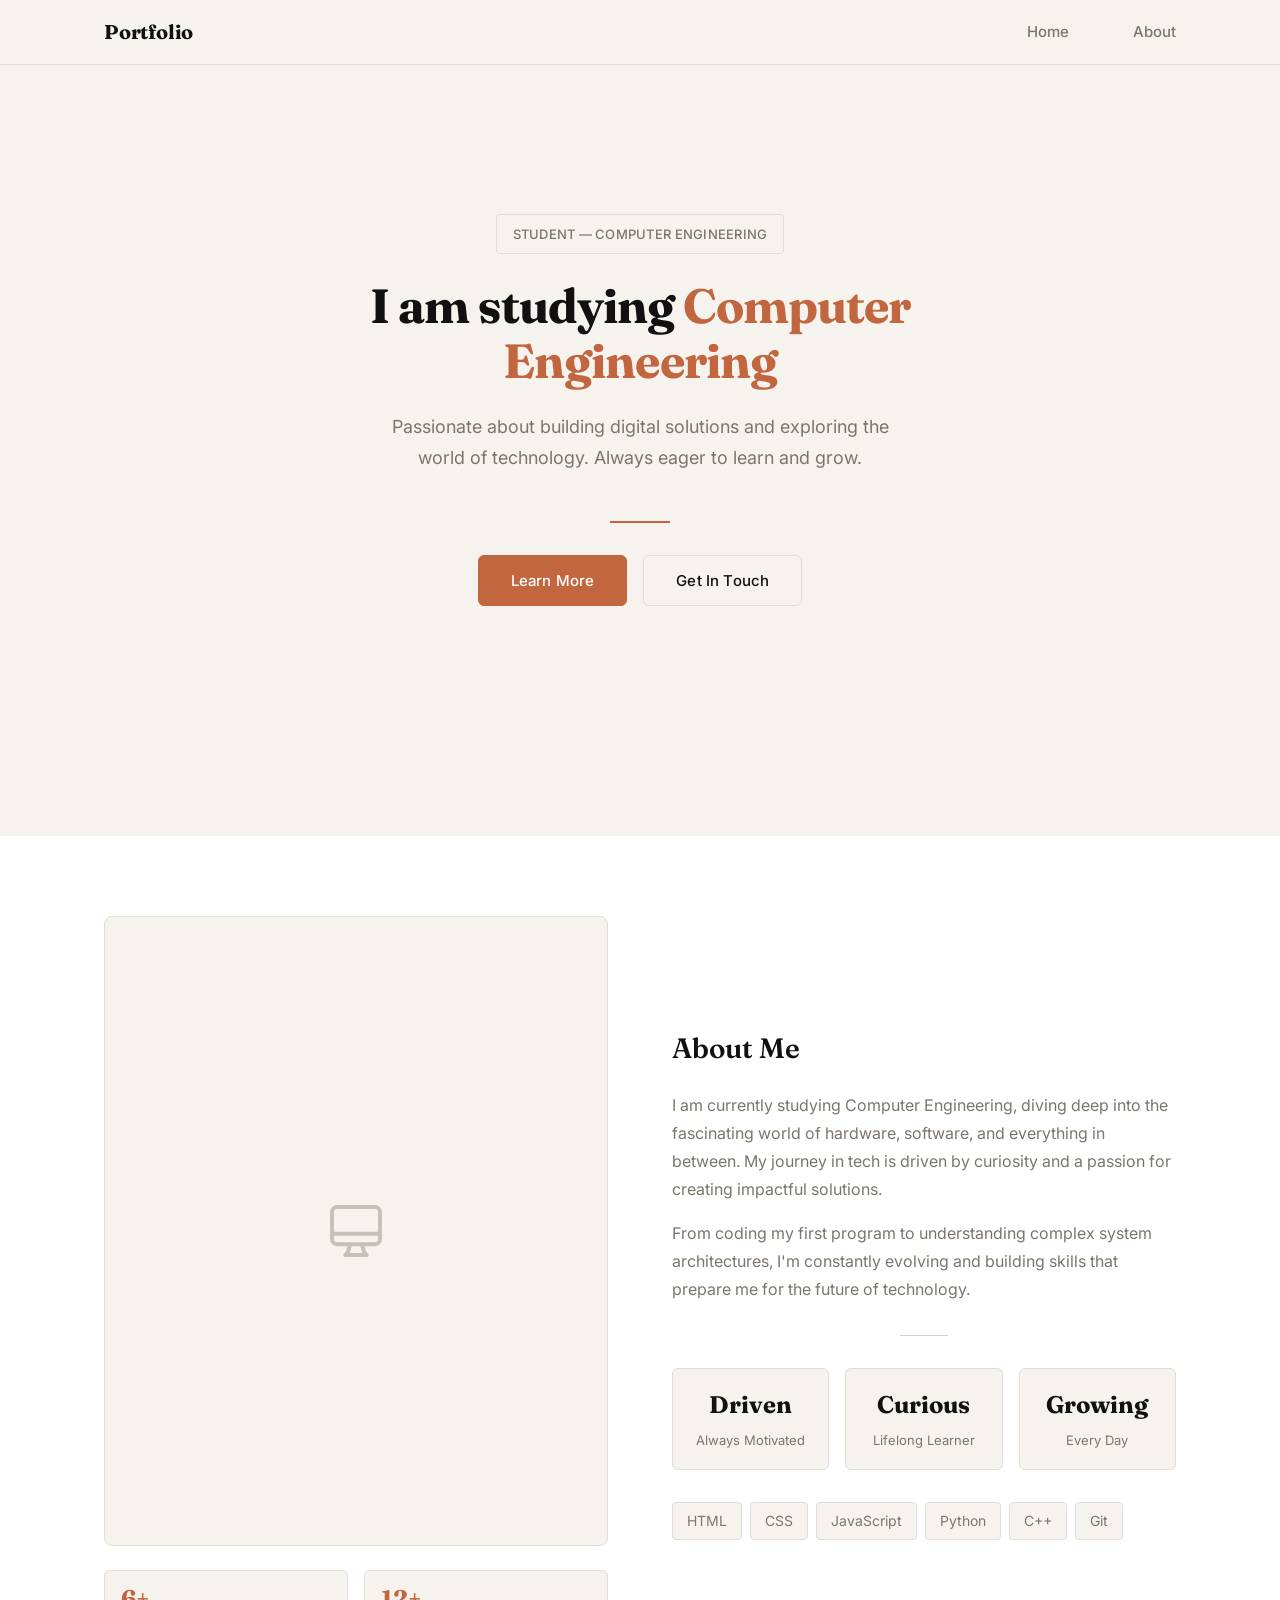
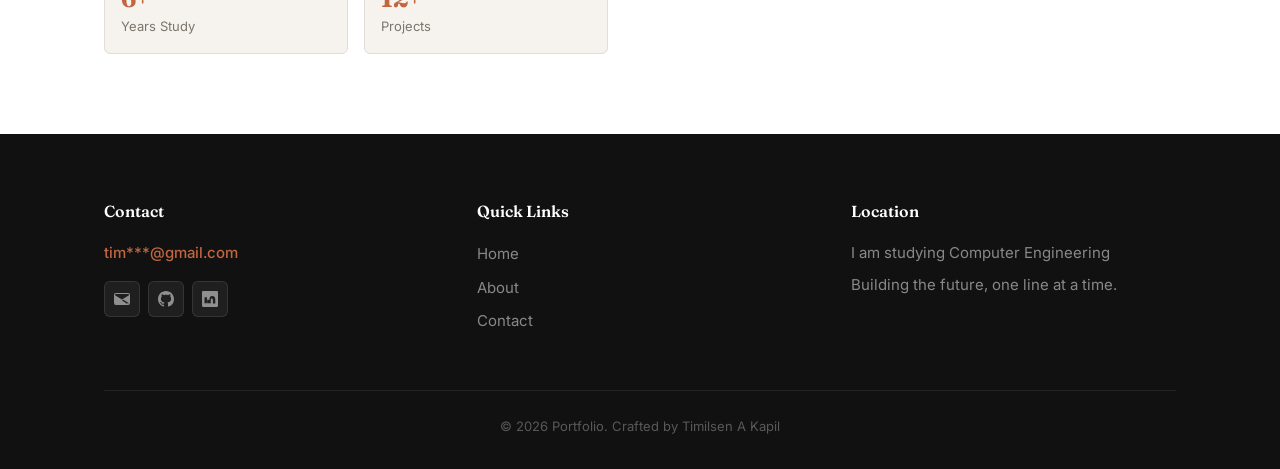
==== commit c304eb30: "Remove Contact from NavBar and footer quick links" ====
--- a/html/index.html
+++ b/html/index.html
@@ -19,7 +19,6 @@
         <ul class="nav-links" id="navLinks">
           <li><a href="index.html">Home</a></li>
           <li><a href="about.html">About</a></li>
-          <li><a href="contact.html">Contact</a></li>
         </ul>
         <button class="hamburger" id="hamburger" aria-label="Toggle menu">
           <span></span>
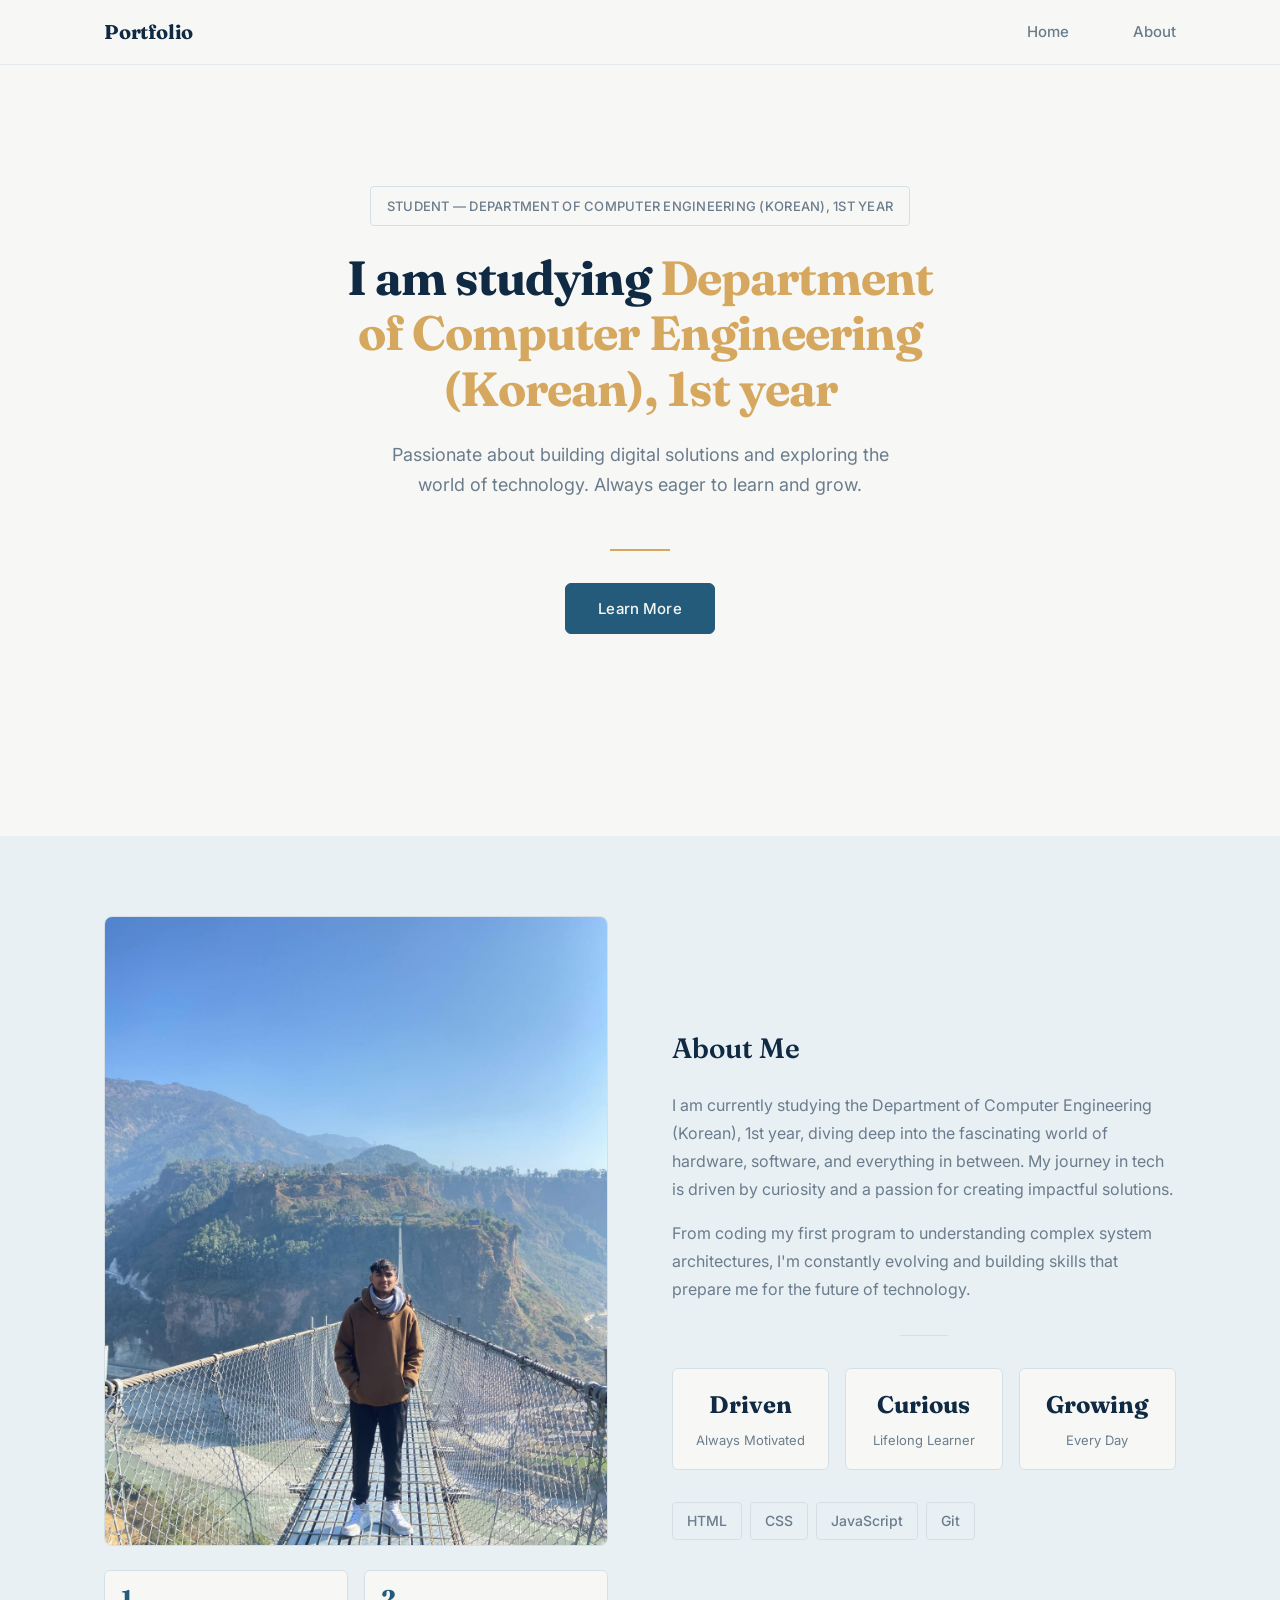
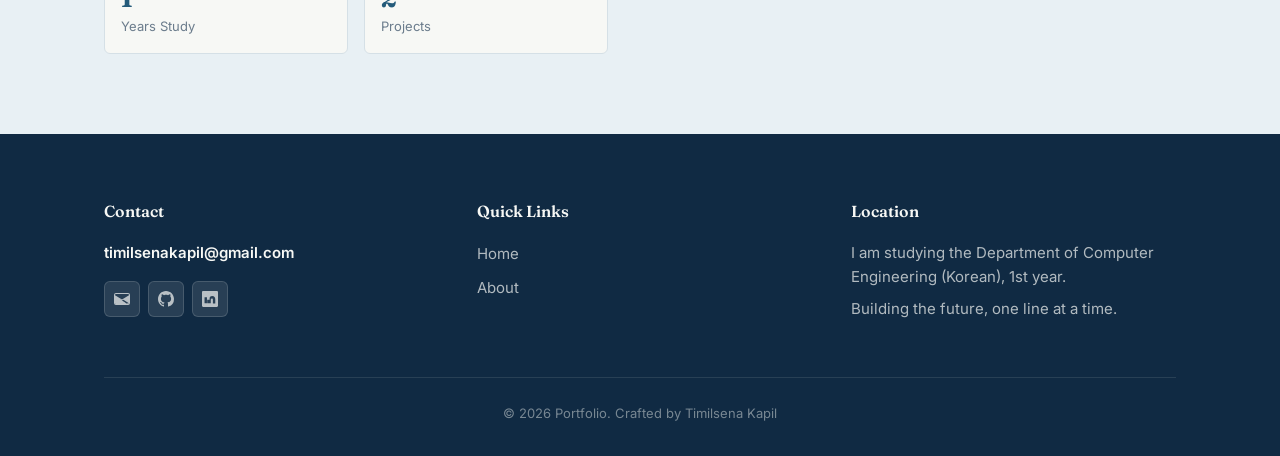
==== commit ad923461: "updated the web" ====
--- a/html/index.html
+++ b/html/index.html
@@ -1,135 +1,191 @@
-<!DOCTYPE html>
+<!doctype html>
 <html lang="en">
-<head>
-  <meta charset="UTF-8">
-  <meta name="viewport" content="width=device-width, initial-scale=1.0">
-  <title>Portfolio | Home</title>
-  <link rel="stylesheet" href="../css/style.css">
-  <link rel="stylesheet" href="../css/header.css">
-  <link rel="stylesheet" href="../css/hero.css">
-  <link rel="stylesheet" href="../css/about.css">
-  <link rel="stylesheet" href="../css/footer.css">
-</head>
-<body>
+  <head>
+    <meta charset="UTF-8" />
+    <meta name="viewport" content="width=device-width, initial-scale=1.0" />
+    <title>Portfolio | Home</title>
+    <link rel="stylesheet" href="../css/style.css" />
+    <link rel="stylesheet" href="../css/header.css" />
+    <link rel="stylesheet" href="../css/hero.css" />
+    <link rel="stylesheet" href="../css/about.css" />
+    <link rel="stylesheet" href="../css/footer.css" />
+  </head>
+  <body>
+    <header class="header" id="header">
+      <div class="container">
+        <a href="index.html" class="logo">Portfolio</a>
+        <nav>
+          <ul class="nav-links" id="navLinks">
+            <li><a href="index.html">Home</a></li>
+            <li><a href="about.html">About</a></li>
+          </ul>
+          <button class="hamburger" id="hamburger" aria-label="Toggle menu">
+            <span></span>
+            <span></span>
+            <span></span>
+          </button>
+        </nav>
+      </div>
+    </header>
 
-  <header class="header" id="header">
-    <div class="container">
-      <a href="index.html" class="logo">Portfolio</a>
-      <nav>
-        <ul class="nav-links" id="navLinks">
-          <li><a href="index.html">Home</a></li>
-          <li><a href="about.html">About</a></li>
-        </ul>
-        <button class="hamburger" id="hamburger" aria-label="Toggle menu">
-          <span></span>
-          <span></span>
-          <span></span>
-        </button>
-      </nav>
-    </div>
-  </header>
+    <main>
+      <section class="hero" id="hero">
+        <div class="hero-content">
+          <span class="hero-badge"
+            >Student — Department of Computer Engineering (Korean), 1st
+            year</span
+          >
+          <h1>
+            I am studying
+            <span class="highlight"
+              >Department of Computer Engineering (Korean), 1st year</span
+            >
+          </h1>
+          <p>
+            Passionate about building digital solutions and exploring the world
+            of technology. Always eager to learn and grow.
+          </p>
+          <div class="hero-divider"></div>
+          <div class="hero-buttons">
+            <a href="about.html" class="btn btn-primary">Learn More</a>
+          </div>
+        </div>
+      </section>
 
-  <main>
-    <section class="hero" id="hero">
-      <div class="hero-content">
-        <span class="hero-badge">Student — Computer Engineering</span>
-        <h1>I am studying <span class="highlight">Computer Engineering</span></h1>
-        <p>Passionate about building digital solutions and exploring the world of technology. Always eager to learn and grow.</p>
-        <div class="hero-divider"></div>
-        <div class="hero-buttons">
-          <a href="about.html" class="btn btn-primary">Learn More</a>
-          <a href="contact.html" class="btn btn-outline">Get In Touch</a>
-        </div>
-      </div>
-    </section>
-
-    <section class="about" id="about">
-      <div class="container">
-        <div class="about-visual">
-          <div class="about-image-wrapper">
-            <svg xmlns="http://www.w3.org/2000/svg" fill="none" viewBox="0 0 24 24" stroke-width="1.5" stroke="currentColor">
-              <path stroke-linecap="round" stroke-linejoin="round" d="M9.75 17L9 20l-1 1h8l-1-1-.75-3M3 13h18M5 17h14a2 2 0 002-2V5a2 2 0 00-2-2H5a2 2 0 00-2 2v10a2 2 0 002 2z" />
-            </svg>
+      <section class="about" id="about">
+        <div class="container">
+          <div class="about-visual">
+            <div class="about-image-wrapper">
+              <img
+                src="../images/kapil.jpeg"
+                alt="Kapil"
+                width="64"
+                height="64"
+                loading="lazy"
+              />
+            </div>
+            <div class="stat-row">
+              <div class="stat-card">
+                <div class="stat-number">1</div>
+                <div class="stat-label">Years Study</div>
+              </div>
+              <div class="stat-card">
+                <div class="stat-number">2</div>
+                <div class="stat-label">Projects</div>
+              </div>
+            </div>
           </div>
-          <div class="stat-row">
-            <div class="stat-card">
-              <div class="stat-number">6+</div>
-              <div class="stat-label">Years Study</div>
+          <div class="about-text">
+            <h3>About Me</h3>
+            <p>
+              I am currently studying the Department of Computer Engineering
+              (Korean), 1st year, diving deep into the fascinating world of
+              hardware, software, and everything in between. My journey in tech
+              is driven by curiosity and a passion for creating impactful
+              solutions.
+            </p>
+            <p>
+              From coding my first program to understanding complex system
+              architectures, I'm constantly evolving and building skills that
+              prepare me for the future of technology.
+            </p>
+            <div class="divider"></div>
+            <div class="about-stats">
+              <div class="stat-item">
+                <span class="number">Driven</span>
+                <span class="label">Always Motivated</span>
+              </div>
+              <div class="stat-item">
+                <span class="number">Curious</span>
+                <span class="label">Lifelong Learner</span>
+              </div>
+              <div class="stat-item">
+                <span class="number">Growing</span>
+                <span class="label">Every Day</span>
+              </div>
             </div>
-            <div class="stat-card">
-              <div class="stat-number">12+</div>
-              <div class="stat-label">Projects</div>
+            <div class="about-skills">
+              <span class="skill-tag">HTML</span>
+              <span class="skill-tag">CSS</span>
+              <span class="skill-tag">JavaScript</span>
+              <span class="skill-tag">Git</span>
             </div>
           </div>
         </div>
-        <div class="about-text">
-          <h3>About Me</h3>
-          <p>I am currently studying Computer Engineering, diving deep into the fascinating world of hardware, software, and everything in between. My journey in tech is driven by curiosity and a passion for creating impactful solutions.</p>
-          <p>From coding my first program to understanding complex system architectures, I'm constantly evolving and building skills that prepare me for the future of technology.</p>
-          <div class="divider"></div>
-          <div class="about-stats">
-            <div class="stat-item">
-              <span class="number">Driven</span>
-              <span class="label">Always Motivated</span>
-            </div>
-            <div class="stat-item">
-              <span class="number">Curious</span>
-              <span class="label">Lifelong Learner</span>
-            </div>
-            <div class="stat-item">
-              <span class="number">Growing</span>
-              <span class="label">Every Day</span>
+      </section>
+    </main>
+
+    <footer class="footer">
+      <div class="container">
+        <div class="footer-content">
+          <div class="footer-section">
+            <h4>Contact</h4>
+            <p><span class="email">timilsenakapil@gmail.com</span></p>
+            <div class="footer-social">
+              <a href="mailto:timilsenakapil@gmail.com" title="Email">
+                <svg
+                  xmlns="http://www.w3.org/2000/svg"
+                  width="16"
+                  height="16"
+                  fill="currentColor"
+                  viewBox="0 0 16 16"
+                >
+                  <path
+                    d="M0 4a2 2 0 0 1 2-2h12a2 2 0 0 1 2 2v8a2 2 0 0 1-2 2H2a2 2 0 0 1-2-2V4Zm2-1a1 1 0 0 0-1 1v.217l7 4.2 7-4.2V4a1 1 0 0 0-1-1H2Zm13 2.383-4.708 2.897L15 11.105l-.386-.235-4.708-2.896Zm-.034 6.876-5.64-3.471L8 9.583l-1.326-.795-5.64 3.47L1 12.571l1.5-1.273 4.157-2.507 4.157 2.507 1.5 1.273Z"
+                  />
+                </svg>
+              </a>
+              <a
+                href="https://github.com/timilsenakapil190-cell"
+                title="GitHub"
+              >
+                <svg
+                  xmlns="http://www.w3.org/2000/svg"
+                  width="16"
+                  height="16"
+                  fill="currentColor"
+                  viewBox="0 0 16 16"
+                >
+                  <path
+                    d="M8 0C3.58 0 0 3.58 0 8c0 3.54 2.29 6.53 5.47 7.59.4.07.55-.17.55-.38 0-.19-.01-.82-.01-1.49-2.01.37-2.53-.49-2.69-.94-.09-.23-.48-.94-.82-1.13-.28-.15-.68-.52-.01-.53.63-.01 1.08.58 1.23.82.72 1.21 1.87.87 2.33.66.07-.52.28-.87.51-1.07-1.78-.2-3.64-.89-3.64-3.95 0-.87.31-1.59.82-2.15-.08-.2-.36-1.02.08-2.12 0 0 .67-.21 2.2.82.64-.18 1.32-.27 2-.27.68 0 1.36.09 2 .27 1.53-1.04 2.2-.82 2.2-.82.44 1.1.16 1.92.08 2.12.51.56.82 1.27.82 2.15 0 3.07-1.87 3.75-3.65 3.95.29.25.54.73.54 1.48 0 1.07-.01 1.93-.01 2.2 0 .21.15.46.55.38A8.013 8.013 0 0 0 16 8c0-4.42-3.58-8-8-8Z"
+                  />
+                </svg>
+              </a>
+              <a href="#" title="LinkedIn">
+                <svg
+                  xmlns="http://www.w3.org/2000/svg"
+                  width="16"
+                  height="16"
+                  fill="currentColor"
+                  viewBox="0 0 16 16"
+                >
+                  <path
+                    d="M0 1.146C0 .513.526 0 1.175 0h13.65C15.474 0 16 .513 16 1.146v13.708c0 .633-.526 1.146-1.175 1.146H1.175C.526 16 0 15.487 0 14.854V1.146ZM4.943 12.247V6.169H2.542v6.078h2.401ZM3.768 5.245a1.51 1.51 0 1 1-.003-3.018 1.51 1.51 0 0 1 .003 3.018Zm5.012 6.999V8.825c0-.214.01-.427.077-.598.143-.367.467-.628 1.013-.628.719 0 1.024.496 1.024 1.238v3.545h2.389V8.73c0-2.18-.776-3.666-3.204-3.666-1.418 0-2.074.816-2.416 1.57v.03h-.042V8.825h-2.41V12.247h2.41ZM12.586 4.715a.872.872 0 0 1-.872-.872c0-.473.382-.872.872-.872.473 0 .872.382.872.872a.872.872 0 0 1-.872.872Z"
+                  />
+                </svg>
+              </a>
             </div>
           </div>
-          <div class="about-skills">
-            <span class="skill-tag">HTML</span>
-            <span class="skill-tag">CSS</span>
-            <span class="skill-tag">JavaScript</span>
-            <span class="skill-tag">Python</span>
-            <span class="skill-tag">C++</span>
-            <span class="skill-tag">Git</span>
+          <div class="footer-section">
+            <h4>Quick Links</h4>
+            <a href="index.html">Home</a>
+            <a href="about.html">About</a>
+          </div>
+          <div class="footer-section">
+            <h4>Location</h4>
+            <p>
+              I am studying the Department of Computer Engineering (Korean), 1st
+              year.
+            </p>
+            <p>Building the future, one line at a time.</p>
           </div>
         </div>
-      </div>
-    </section>
-  </main>
-
-  <footer class="footer">
-    <div class="container">
-      <div class="footer-content">
-        <div class="footer-section">
-          <h4>Contact</h4>
-          <p><span class="email">tim***@gmail.com</span></p>
-          <div class="footer-social">
-            <a href="mailto:tim***@gmail.com" title="Email">
-              <svg xmlns="http://www.w3.org/2000/svg" width="16" height="16" fill="currentColor" viewBox="0 0 16 16"><path d="M0 4a2 2 0 0 1 2-2h12a2 2 0 0 1 2 2v8a2 2 0 0 1-2 2H2a2 2 0 0 1-2-2V4Zm2-1a1 1 0 0 0-1 1v.217l7 4.2 7-4.2V4a1 1 0 0 0-1-1H2Zm13 2.383-4.708 2.897L15 11.105l-.386-.235-4.708-2.896Zm-.034 6.876-5.64-3.471L8 9.583l-1.326-.795-5.64 3.47L1 12.571l1.5-1.273 4.157-2.507 4.157 2.507 1.5 1.273Z"/></svg>
-            </a>
-            <a href="#" title="GitHub">
-              <svg xmlns="http://www.w3.org/2000/svg" width="16" height="16" fill="currentColor" viewBox="0 0 16 16"><path d="M8 0C3.58 0 0 3.58 0 8c0 3.54 2.29 6.53 5.47 7.59.4.07.55-.17.55-.38 0-.19-.01-.82-.01-1.49-2.01.37-2.53-.49-2.69-.94-.09-.23-.48-.94-.82-1.13-.28-.15-.68-.52-.01-.53.63-.01 1.08.58 1.23.82.72 1.21 1.87.87 2.33.66.07-.52.28-.87.51-1.07-1.78-.2-3.64-.89-3.64-3.95 0-.87.31-1.59.82-2.15-.08-.2-.36-1.02.08-2.12 0 0 .67-.21 2.2.82.64-.18 1.32-.27 2-.27.68 0 1.36.09 2 .27 1.53-1.04 2.2-.82 2.2-.82.44 1.1.16 1.92.08 2.12.51.56.82 1.27.82 2.15 0 3.07-1.87 3.75-3.65 3.95.29.25.54.73.54 1.48 0 1.07-.01 1.93-.01 2.2 0 .21.15.46.55.38A8.013 8.013 0 0 0 16 8c0-4.42-3.58-8-8-8Z"/></svg>
-            </a>
-            <a href="#" title="LinkedIn">
-              <svg xmlns="http://www.w3.org/2000/svg" width="16" height="16" fill="currentColor" viewBox="0 0 16 16"><path d="M0 1.146C0 .513.526 0 1.175 0h13.65C15.474 0 16 .513 16 1.146v13.708c0 .633-.526 1.146-1.175 1.146H1.175C.526 16 0 15.487 0 14.854V1.146ZM4.943 12.247V6.169H2.542v6.078h2.401ZM3.768 5.245a1.51 1.51 0 1 1-.003-3.018 1.51 1.51 0 0 1 .003 3.018Zm5.012 6.999V8.825c0-.214.01-.427.077-.598.143-.367.467-.628 1.013-.628.719 0 1.024.496 1.024 1.238v3.545h2.389V8.73c0-2.18-.776-3.666-3.204-3.666-1.418 0-2.074.816-2.416 1.57v.03h-.042V8.825h-2.41V12.247h2.41ZM12.586 4.715a.872.872 0 0 1-.872-.872c0-.473.382-.872.872-.872.473 0 .872.382.872.872a.872.872 0 0 1-.872.872Z"/></svg>
-            </a>
-          </div>
-        </div>
-        <div class="footer-section">
-          <h4>Quick Links</h4>
-          <a href="index.html">Home</a>
-          <a href="about.html">About</a>
-          <a href="contact.html">Contact</a>
-        </div>
-        <div class="footer-section">
-          <h4>Location</h4>
-          <p>I am studying Computer Engineering</p>
-          <p>Building the future, one line at a time.</p>
+        <div class="footer-bottom">
+          <p>&copy; 2026 Portfolio. Crafted by Timilsena Kapil</p>
         </div>
       </div>
-      <div class="footer-bottom">
-        <p>&copy; 2026 Portfolio. Crafted by Timilsen A Kapil</p>
-      </div>
-    </div>
-  </footer>
+    </footer>
 
-  <script src="../js/script.js"></script>
-</body>
+    <script src="../js/script.js"></script>
+  </body>
 </html>
--- a/css/style.css
+++ b/css/style.css
@@ -9,15 +9,17 @@
 }
 
 :root {
-  --color-primary: #111111;
-  --color-accent: #c2663f;
-  --color-accent-dark: #9e5230;
-  --color-bg: #f6f3ef;
-  --color-surface: #ffffff;
-  --color-text: #1c1c1c;
-  --color-text-muted: #7c756d;
-  --color-border: #e2ddd8;
-  --color-rule: #d4cfc8;
+  --color-primary: #102A43;
+  --color-secondary: #245B7A;
+  --color-accent: #4FA3D1;
+  --color-highlight: #D6A85F;
+  --color-bg: #F7F8F5;
+  --color-surface: #E8F0F4;
+  --color-text: #243746;
+  --color-text-muted: #6B7C8C;
+  --color-border: #D5E0E6;
+  --color-footer: #102A43;
+  --color-footer-text: #F7F8F5;
   --font-display: 'Fraunces', serif;
   --font-body: 'Inter', sans-serif;
   --space-xs: 4px;
@@ -96,25 +98,27 @@
 }
 
 .btn-primary {
-  background-color: var(--color-accent);
-  color: var(--color-surface);
-  border-color: var(--color-accent);
+  background-color: var(--color-secondary);
+  color: var(--color-footer-text);
+  border-color: var(--color-secondary);
 }
 
 .btn-primary:hover {
-  background-color: var(--color-accent-dark);
-  border-color: var(--color-accent-dark);
+  background-color: var(--color-primary);
+  border-color: var(--color-primary);
   transform: translateY(-1px);
 }
 
 .btn-outline {
   background-color: transparent;
   color: var(--color-primary);
-  border-color: var(--color-border);
+  border-color: var(--color-primary);
 }
 
 .btn-outline:hover {
-  border-color: var(--color-text-muted);
+  background-color: var(--color-accent);
+  color: var(--color-text);
+  border-color: var(--color-accent);
   transform: translateY(-1px);
 }
 
@@ -143,7 +147,7 @@
 
 .nav-links a:hover,
 .nav-links a:focus-visible {
-  color: var(--color-primary);
+  color: var(--color-accent);
 }
 
 .nav-links a::after {
@@ -175,7 +179,7 @@
   display: block;
   width: 22px;
   height: 2px;
-  background-color: var(--color-primary);
+  background-color: var(--color-text);
   border-radius: 2px;
   transition: all 200ms ease;
 }
@@ -209,7 +213,7 @@
 .divider {
   width: 48px;
   height: 1px;
-  background-color: var(--color-rule);
+  background-color: var(--color-border);
   margin: var(--space-xl) auto;
 }
 
--- a/css/header.css
+++ b/css/header.css
@@ -4,13 +4,17 @@
   left: 0;
   width: 100%;
   z-index: 1000;
-  background-color: var(--color-bg);
-  border-bottom: 1px solid var(--color-border);
-  transition: box-shadow 200ms ease;
+  background-color: rgba(247, 248, 245, 0.7);
+  backdrop-filter: blur(20px) saturate(1.5);
+  -webkit-backdrop-filter: blur(20px) saturate(1.5);
+  border-bottom: 1px solid rgba(213, 224, 230, 0.5);
+  transition: background-color 300ms ease, border-color 300ms ease, box-shadow 300ms ease;
 }
 
 .header.scrolled {
-  box-shadow: 0 1px 8px rgba(0, 0, 0, 0.06);
+  background-color: rgba(247, 248, 245, 0.92);
+  border-bottom-color: rgba(213, 224, 230, 0.8);
+  box-shadow: 0 1px 12px rgba(0, 0, 0, 0.04);
 }
 
 .header .container {
@@ -35,11 +39,19 @@
 }
 
 .header-info span {
-  color: var(--color-accent);
+  color: var(--color-secondary);
   font-weight: 600;
 }
 
 @media (max-width: 768px) {
+  .header {
+    background-color: rgba(247, 248, 245, 0.85);
+    backdrop-filter: blur(16px) saturate(1.4);
+    -webkit-backdrop-filter: blur(16px) saturate(1.4);
+  }
+  .header.scrolled {
+    background-color: rgba(247, 248, 245, 0.95);
+  }
   .header .container {
     height: var(--nav-height);
   }
--- a/css/hero.css
+++ b/css/hero.css
@@ -5,6 +5,7 @@
   justify-content: center;
   position: relative;
   padding-top: var(--nav-height);
+  background-color: var(--color-bg);
 }
 
 .hero-content {
@@ -38,7 +39,7 @@
 }
 
 .hero h1 .highlight {
-  color: var(--color-accent);
+  color: var(--color-highlight);
 }
 
 .hero p {
@@ -65,7 +66,7 @@
 .hero-divider {
   width: 60px;
   height: 2px;
-  background-color: var(--color-accent);
+  background-color: var(--color-highlight);
   margin: var(--space-2xl) auto var(--space-xl);
 }
 
--- a/css/about.css
+++ b/css/about.css
@@ -20,16 +20,13 @@
   overflow: hidden;
   border: 1px solid var(--color-border);
   background-color: var(--color-bg);
-  display: flex;
-  align-items: center;
-  justify-content: center;
 }
 
-.about-image-wrapper svg {
-  width: 64px;
-  height: 64px;
-  color: var(--color-text-muted);
-  opacity: 0.4;
+.about-image-wrapper img {
+  width: 100%;
+  height: 100%;
+  object-fit: cover;
+  display: block;
 }
 
 .about-visual .stat-row {
@@ -50,7 +47,7 @@
   font-family: var(--font-display);
   font-size: 1.5rem;
   font-weight: 700;
-  color: var(--color-accent);
+  color: var(--color-secondary);
   line-height: 1;
 }
 
@@ -115,11 +112,11 @@
 .skill-tag {
   padding: 6px 14px;
   border-radius: 4px;
-  background-color: var(--color-bg);
+  background-color: var(--color-surface);
+  color: var(--color-text-muted);
   border: 1px solid var(--color-border);
-  color: var(--color-text-muted);
   font-size: 0.875rem;
-  font-weight: 400;
+  font-weight: 500;
   transition: border-color 200ms ease, color 200ms ease;
 }
 
--- a/css/footer.css
+++ b/css/footer.css
@@ -1,5 +1,5 @@
 .footer {
-  background-color: var(--color-primary);
+  background-color: var(--color-footer);
   padding: var(--space-3xl) 0 var(--space-xl);
 }
 
@@ -14,19 +14,19 @@
   font-family: var(--font-display);
   font-size: 1rem;
   margin-bottom: var(--space-md);
-  color: var(--color-surface);
+  color: var(--color-footer-text);
   font-weight: 600;
 }
 
 .footer-section p {
-  color: rgba(255, 255, 255, 0.5);
+  color: rgba(247, 248, 245, 0.7);
   font-size: 0.9375rem;
   margin-bottom: var(--space-sm);
   line-height: 1.6;
 }
 
 .footer-section a {
-  color: rgba(255, 255, 255, 0.5);
+  color: rgba(247, 248, 245, 0.7);
   font-size: 0.9375rem;
   margin-bottom: var(--space-sm);
   display: block;
@@ -34,12 +34,12 @@
 }
 
 .footer-section a:hover {
-  color: var(--color-surface);
+  color: var(--color-accent);
 }
 
 .footer-section .email {
-  color: var(--color-accent);
-  font-weight: 500;
+  color: var(--color-footer-text);
+  font-weight: 600;
 }
 
 .footer-social {
@@ -52,30 +52,30 @@
   width: 36px;
   height: 36px;
   border-radius: 6px;
-  background-color: rgba(255, 255, 255, 0.06);
-  border: 1px solid rgba(255, 255, 255, 0.1);
+  background-color: rgba(247, 248, 245, 0.1);
+  border: 1px solid rgba(247, 248, 245, 0.15);
   display: flex;
   align-items: center;
   justify-content: center;
-  color: rgba(255, 255, 255, 0.5);
+  color: rgba(247, 248, 245, 0.7);
   font-size: 0.9rem;
   transition: all 200ms ease;
   margin-bottom: 0;
 }
 
 .footer-social a:hover {
-  background-color: rgba(255, 255, 255, 0.12);
-  color: var(--color-surface);
+  background-color: rgba(247, 248, 245, 0.2);
+  color: var(--color-accent);
 }
 
 .footer-bottom {
-  border-top: 1px solid rgba(255, 255, 255, 0.08);
+  border-top: 1px solid rgba(247, 248, 245, 0.1);
   padding-top: var(--space-lg);
   text-align: center;
 }
 
 .footer-bottom p {
-  color: rgba(255, 255, 255, 0.3);
+  color: rgba(247, 248, 245, 0.45);
   font-size: 0.8125rem;
   margin: 0;
 }
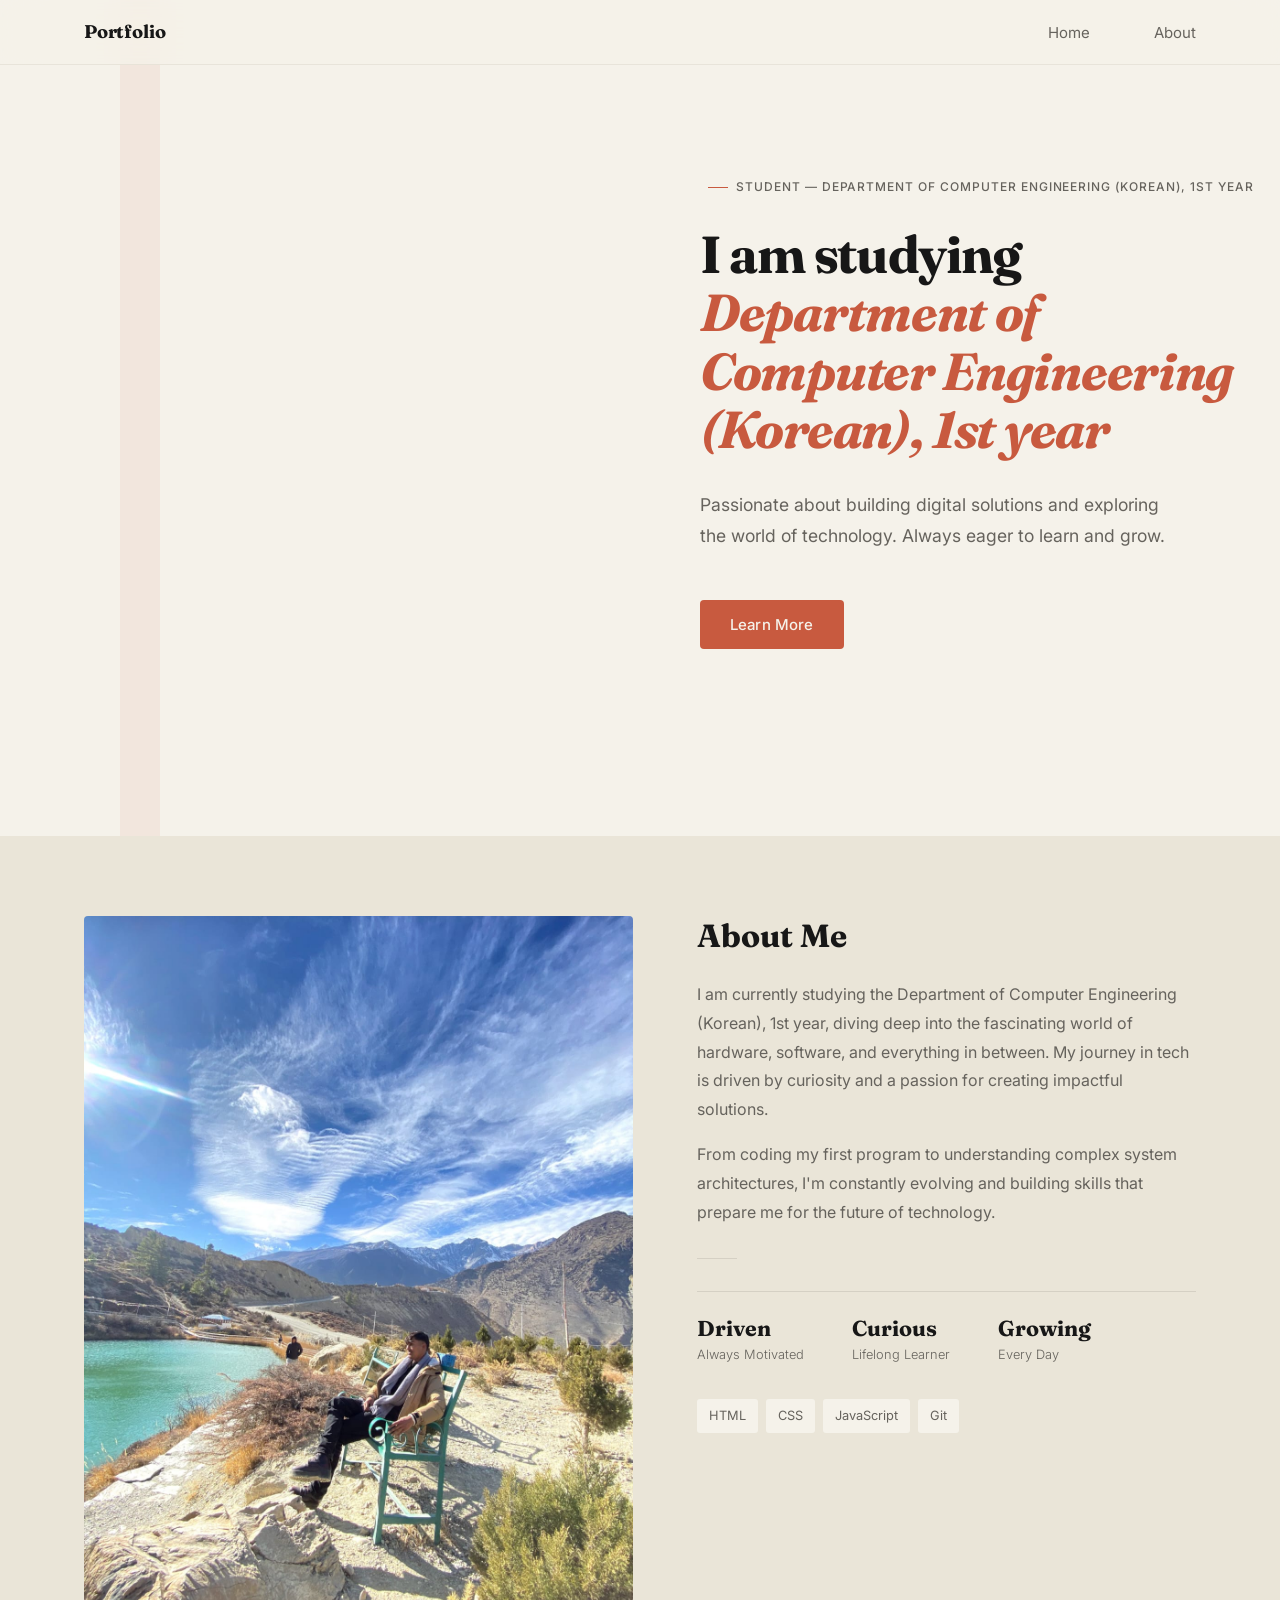
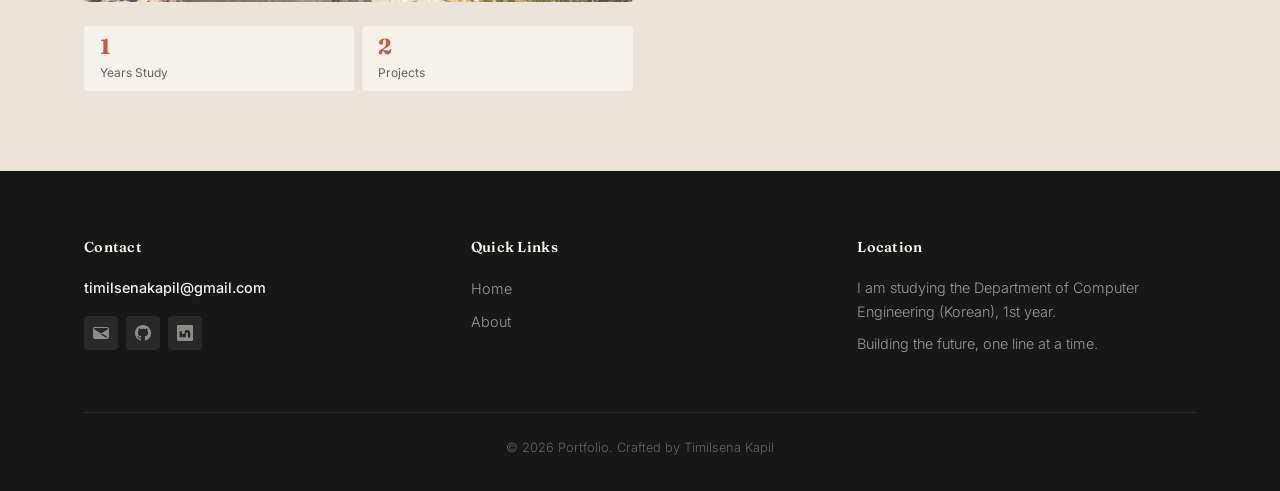
==== commit e3f5f445: "updated the web" ====
--- a/html/index.html
+++ b/html/index.html
@@ -41,23 +41,22 @@
               >Department of Computer Engineering (Korean), 1st year</span
             >
           </h1>
-          <p>
-            Passionate about building digital solutions and exploring the world
-            of technology. Always eager to learn and grow.
-          </p>
-          <div class="hero-divider"></div>
-          <div class="hero-buttons">
-            <a href="about.html" class="btn btn-primary">Learn More</a>
-          </div>
-        </div>
-      </section>
+<p>
+             Passionate about building digital solutions and exploring the world
+             of technology. Always eager to learn and grow.
+           </p>
+           <div class="hero-buttons">
+             <a href="about.html" class="btn btn-primary">Learn More</a>
+           </div>
+         </div>
+       </section>
 
       <section class="about" id="about">
         <div class="container">
           <div class="about-visual">
             <div class="about-image-wrapper">
               <img
-                src="../images/kapil.jpeg"
+                src="../images/kap.jpeg"
                 alt="Kapil"
                 width="64"
                 height="64"
--- a/css/style.css
+++ b/css/style.css
@@ -1,4 +1,4 @@
-@import url('https://fonts.googleapis.com/css2?family=Fraunces:opsz,wght@9..144,400;9..144,600;9..144,700&family=Inter:wght@300;400;500;600&display=swap');
+@import url('https://fonts.googleapis.com/css2?family=Fraunces:opsz,wght@9..144,400;600;700&family=Inter:wght@300;400;500&display=swap');
 
 *,
 *::before,
@@ -9,17 +9,16 @@
 }
 
 :root {
-  --color-primary: #102A43;
-  --color-secondary: #245B7A;
-  --color-accent: #4FA3D1;
-  --color-highlight: #D6A85F;
-  --color-bg: #F7F8F5;
-  --color-surface: #E8F0F4;
-  --color-text: #243746;
-  --color-text-muted: #6B7C8C;
-  --color-border: #D5E0E6;
-  --color-footer: #102A43;
-  --color-footer-text: #F7F8F5;
+  --color-text: #171717;
+  --color-text-muted: #66635D;
+  --color-accent: #C85A3F;
+  --color-secondary: #5C6548;
+  --color-highlight: #C85A3F;
+  --color-bg: #F5F2EA;
+  --color-surface: #EAE5D8;
+  --color-border: #D5D0C4;
+  --color-footer: #171717;
+  --color-footer-text: #F5F2EA;
   --font-display: 'Fraunces', serif;
   --font-body: 'Inter', sans-serif;
   --space-xs: 4px;
@@ -30,7 +29,7 @@
   --space-2xl: 48px;
   --space-3xl: 64px;
   --space-4xl: 80px;
-  --max-width: 1120px;
+  --max-width: 1160px;
   --nav-height: 64px;
 }
 
@@ -50,7 +49,7 @@
   font-family: var(--font-body);
   background-color: var(--color-bg);
   color: var(--color-text);
-  line-height: 1.7;
+  line-height: 1.75;
   font-size: 16px;
   font-weight: 400;
 }
@@ -68,16 +67,6 @@
 
 section {
   padding: var(--space-4xl) 0;
-}
-
-.section-title {
-  font-family: var(--font-display);
-  font-size: 2.25rem;
-  font-weight: 600;
-  text-align: center;
-  margin-bottom: var(--space-2xl);
-  color: var(--color-primary);
-  line-height: 1.2;
 }
 
 /* Buttons */
@@ -85,40 +74,36 @@
   display: inline-flex;
   align-items: center;
   justify-content: center;
-  padding: 14px 32px;
-  border-radius: 6px;
+  padding: 14px 30px;
+  border-radius: 4px;
   font-family: var(--font-body);
   font-size: 0.9375rem;
   font-weight: 500;
   letter-spacing: 0.01em;
   cursor: pointer;
-  transition: background-color 200ms ease, color 200ms ease, border-color 200ms ease, transform 150ms ease;
-  border: 1.5px solid transparent;
+  transition: background-color 200ms ease, color 200ms ease, transform 150ms ease;
+  border: none;
   line-height: 1.4;
 }
 
 .btn-primary {
-  background-color: var(--color-secondary);
+  background-color: var(--color-accent);
   color: var(--color-footer-text);
-  border-color: var(--color-secondary);
 }
 
 .btn-primary:hover {
-  background-color: var(--color-primary);
-  border-color: var(--color-primary);
+  background-color: #a84a32;
   transform: translateY(-1px);
 }
 
 .btn-outline {
   background-color: transparent;
-  color: var(--color-primary);
-  border-color: var(--color-primary);
+  color: var(--color-text);
+  border: 1.5px solid var(--color-border);
 }
 
 .btn-outline:hover {
-  background-color: var(--color-accent);
-  color: var(--color-text);
-  border-color: var(--color-accent);
+  border-color: var(--color-text);
   transform: translateY(-1px);
 }
 
@@ -139,7 +124,7 @@
 .nav-links a {
   font-family: var(--font-body);
   font-size: 0.9375rem;
-  font-weight: 500;
+  font-weight: 400;
   color: var(--color-text-muted);
   transition: color 200ms ease;
   position: relative;
@@ -147,7 +132,7 @@
 
 .nav-links a:hover,
 .nav-links a:focus-visible {
-  color: var(--color-accent);
+  color: var(--color-text);
 }
 
 .nav-links a::after {
@@ -156,7 +141,7 @@
   bottom: -4px;
   left: 0;
   width: 0;
-  height: 1.5px;
+  height: 1px;
   background-color: var(--color-accent);
   transition: width 250ms ease;
 }
@@ -180,7 +165,7 @@
   width: 22px;
   height: 2px;
   background-color: var(--color-text);
-  border-radius: 2px;
+  border-radius: 1px;
   transition: all 200ms ease;
 }
 
@@ -211,16 +196,13 @@
 }
 
 .divider {
-  width: 48px;
+  width: 40px;
   height: 1px;
   background-color: var(--color-border);
-  margin: var(--space-xl) auto;
+  margin: var(--space-xl) 0;
 }
 
 @media (max-width: 768px) {
-  .section-title {
-    font-size: 1.75rem;
-  }
   section {
     padding: var(--space-3xl) 0;
   }
--- a/css/header.css
+++ b/css/header.css
@@ -4,17 +4,17 @@
   left: 0;
   width: 100%;
   z-index: 1000;
-  background-color: rgba(247, 248, 245, 0.7);
+  background-color: rgba(245, 242, 234, 0.75);
   backdrop-filter: blur(20px) saturate(1.5);
   -webkit-backdrop-filter: blur(20px) saturate(1.5);
-  border-bottom: 1px solid rgba(213, 224, 230, 0.5);
+  border-bottom: 1px solid rgba(213, 208, 196, 0.4);
   transition: background-color 300ms ease, border-color 300ms ease, box-shadow 300ms ease;
 }
 
 .header.scrolled {
-  background-color: rgba(247, 248, 245, 0.92);
-  border-bottom-color: rgba(213, 224, 230, 0.8);
-  box-shadow: 0 1px 12px rgba(0, 0, 0, 0.04);
+  background-color: rgba(245, 242, 234, 0.94);
+  border-bottom-color: rgba(213, 208, 196, 0.7);
+  box-shadow: 0 1px 8px rgba(0, 0, 0, 0.03);
 }
 
 .header .container {
@@ -26,9 +26,9 @@
 
 .logo {
   font-family: var(--font-display);
-  font-size: 1.25rem;
+  font-size: 1.15rem;
   font-weight: 700;
-  color: var(--color-primary);
+  color: var(--color-text);
   letter-spacing: -0.01em;
 }
 
@@ -39,18 +39,18 @@
 }
 
 .header-info span {
-  color: var(--color-secondary);
-  font-weight: 600;
+  color: var(--color-accent);
+  font-weight: 500;
 }
 
 @media (max-width: 768px) {
   .header {
-    background-color: rgba(247, 248, 245, 0.85);
+    background-color: rgba(245, 242, 234, 0.85);
     backdrop-filter: blur(16px) saturate(1.4);
     -webkit-backdrop-filter: blur(16px) saturate(1.4);
   }
   .header.scrolled {
-    background-color: rgba(247, 248, 245, 0.95);
+    background-color: rgba(245, 242, 234, 0.96);
   }
   .header .container {
     height: var(--nav-height);
--- a/css/hero.css
+++ b/css/hero.css
@@ -2,60 +2,78 @@
   min-height: calc(100vh - var(--nav-height));
   display: flex;
   align-items: center;
-  justify-content: center;
+  justify-content: flex-end;
   position: relative;
   padding-top: var(--nav-height);
+  padding-left: calc(var(--space-4xl) + 40px);
   background-color: var(--color-bg);
 }
 
+.hero::before {
+  content: '';
+  position: absolute;
+  top: 0;
+  left: calc(var(--space-4xl) + 40px);
+  width: 40px;
+  height: 100%;
+  background-color: var(--color-accent);
+  opacity: 0.08;
+}
+
 .hero-content {
-  text-align: center;
-  max-width: 680px;
-  padding: 0 var(--space-lg);
+  text-align: left;
+  max-width: 580px;
+  padding: var(--space-3xl) 0;
 }
 
 .hero-badge {
   display: inline-block;
-  padding: var(--space-sm) var(--space-md);
-  border: 1px solid var(--color-border);
-  border-radius: 4px;
-  color: var(--color-text-muted);
-  font-size: 0.8125rem;
+  padding: var(--space-xs) var(--space-sm);
+  font-size: 0.75rem;
   font-weight: 500;
   font-family: var(--font-body);
-  letter-spacing: 0.02em;
+  letter-spacing: 0.08em;
+  text-transform: uppercase;
+  color: var(--color-text-muted);
   margin-bottom: var(--space-lg);
-  text-transform: uppercase;
+}
+
+.hero-badge::before {
+  content: '';
+  display: inline-block;
+  width: 20px;
+  height: 1px;
+  background-color: var(--color-accent);
+  vertical-align: middle;
+  margin-right: var(--space-sm);
 }
 
 .hero h1 {
   font-family: var(--font-display);
-  font-size: 3rem;
+  font-size: 3.25rem;
   font-weight: 700;
-  line-height: 1.15;
-  margin-bottom: var(--space-lg);
-  color: var(--color-primary);
-  letter-spacing: -0.02em;
+  line-height: 1.12;
+  margin-bottom: var(--space-xl);
+  color: var(--color-text);
+  letter-spacing: -0.025em;
 }
 
 .hero h1 .highlight {
-  color: var(--color-highlight);
+  color: var(--color-accent);
+  font-style: italic;
 }
 
 .hero p {
-  font-size: 1.125rem;
+  font-size: 1.1rem;
   color: var(--color-text-muted);
-  margin-bottom: var(--space-xl);
-  max-width: 520px;
-  margin-left: auto;
-  margin-right: auto;
-  line-height: 1.7;
+  margin-bottom: var(--space-2xl);
+  max-width: 480px;
+  line-height: 1.75;
 }
 
 .hero-buttons {
   display: flex;
   gap: var(--space-md);
-  justify-content: center;
   flex-wrap: wrap;
 }
 
@@ -63,18 +81,21 @@
   font-size: 0.9375rem;
 }
 
-.hero-divider {
-  width: 60px;
-  height: 2px;
-  background-color: var(--color-highlight);
-  margin: var(--space-2xl) auto var(--space-xl);
-}
-
 @media (max-width: 768px) {
+  .hero {
+    justify-content: flex-start;
+    padding-left: var(--space-lg);
+  }
+  .hero::before {
+    display: none;
+  }
   .hero h1 {
-    font-size: 2.125rem;
+    font-size: 2.25rem;
   }
   .hero p {
     font-size: 1rem;
   }
+  .hero-content {
+    padding: var(--space-xl) 0;
+  }
 }
--- a/css/about.css
+++ b/css/about.css
@@ -1,24 +1,25 @@
 .about {
   background-color: var(--color-surface);
+  position: relative;
 }
 
 .about .container {
   display: grid;
-  grid-template-columns: 1fr 1fr;
+  grid-template-columns: 1.1fr 1fr;
   gap: var(--space-3xl);
-  align-items: center;
+  align-items: start;
 }
 
 .about-visual {
-  position: relative;
+  position: sticky;
+  top: calc(var(--nav-height) + var(--space-2xl));
 }
 
 .about-image-wrapper {
   width: 100%;
   aspect-ratio: 4 / 5;
-  border-radius: 8px;
+  border-radius: 4px;
   overflow: hidden;
-  border: 1px solid var(--color-border);
   background-color: var(--color-bg);
 }
 
@@ -31,108 +32,108 @@
 
 .about-visual .stat-row {
   display: flex;
-  gap: var(--space-md);
+  gap: var(--space-sm);
   margin-top: var(--space-lg);
 }
 
 .about-visual .stat-card {
   flex: 1;
-  padding: var(--space-md);
+  padding: var(--space-sm) var(--space-md);
   background-color: var(--color-bg);
-  border: 1px solid var(--color-border);
-  border-radius: 6px;
+  border-radius: 4px;
 }
 
 .about-visual .stat-card .stat-number {
   font-family: var(--font-display);
-  font-size: 1.5rem;
+  font-size: 1.35rem;
   font-weight: 700;
-  color: var(--color-secondary);
-  line-height: 1;
+  color: var(--color-accent);
+  line-height: 1.2;
 }
 
 .about-visual .stat-card .stat-label {
-  font-size: 0.8125rem;
+  font-size: 0.75rem;
   color: var(--color-text-muted);
-  margin-top: var(--space-xs);
+  margin-top: 2px;
 }
 
 .about-text h3 {
   font-family: var(--font-display);
-  font-size: 1.75rem;
-  font-weight: 600;
+  font-size: 2rem;
+  font-weight: 700;
   margin-bottom: var(--space-lg);
-  color: var(--color-primary);
-  line-height: 1.3;
+  color: var(--color-text);
+  line-height: 1.25;
 }
 
 .about-text > p {
   color: var(--color-text-muted);
   margin-bottom: var(--space-md);
   font-size: 1rem;
-  line-height: 1.75;
+  line-height: 1.8;
 }
 
 .about-stats {
-  display: grid;
-  grid-template-columns: repeat(3, 1fr);
-  gap: var(--space-md);
+  display: flex;
+  gap: var(--space-2xl);
   margin-top: var(--space-xl);
   margin-bottom: var(--space-xl);
+  padding-top: var(--space-lg);
+  border-top: 1px solid var(--color-border);
 }
 
 .stat-item {
-  text-align: center;
-  padding: var(--space-md);
-  background-color: var(--color-bg);
-  border-radius: 6px;
-  border: 1px solid var(--color-border);
+  display: flex;
+  flex-direction: column;
 }
 
 .stat-item .number {
   font-family: var(--font-display);
-  font-size: 1.5rem;
+  font-size: 1.35rem;
   font-weight: 700;
-  color: var(--color-primary);
-  display: block;
+  color: var(--color-text);
+  line-height: 1.2;
 }
 
 .stat-item .label {
-  font-size: 0.8125rem;
+  font-size: 0.8rem;
   color: var(--color-text-muted);
-  margin-top: var(--space-xs);
+  margin-top: 2px;
+  font-weight: 300;
 }
 
 .about-skills {
   display: flex;
   flex-wrap: wrap;
   gap: var(--space-sm);
+  margin-top: var(--space-lg);
 }
 
 .skill-tag {
-  padding: 6px 14px;
-  border-radius: 4px;
-  background-color: var(--color-surface);
+  padding: 6px 12px;
+  border-radius: 3px;
+  background-color: var(--color-bg);
   color: var(--color-text-muted);
-  border: 1px solid var(--color-border);
-  font-size: 0.875rem;
-  font-weight: 500;
-  transition: border-color 200ms ease, color 200ms ease;
+  font-size: 0.8rem;
+  font-weight: 400;
+  transition: color 200ms ease, background-color 200ms ease;
 }
 
 .skill-tag:hover {
-  border-color: var(--color-accent);
   color: var(--color-accent);
+  background-color: rgba(200, 90, 63, 0.06);
 }
 
 @media (max-width: 768px) {
   .about .container {
     grid-template-columns: 1fr;
+    gap: var(--space-xl);
+  }
+  .about-visual {
+    position: static;
   }
   .about-stats {
-    grid-template-columns: 1fr;
-  }
-  .about-visual .stat-row {
-    display: none;
+    flex-direction: column;
+    gap: var(--space-md);
   }
 }
--- a/css/footer.css
+++ b/css/footer.css
@@ -12,25 +12,28 @@
 
 .footer-section h4 {
   font-family: var(--font-display);
-  font-size: 1rem;
+  font-size: 0.9rem;
   margin-bottom: var(--space-md);
   color: var(--color-footer-text);
   font-weight: 600;
+  letter-spacing: 0.02em;
 }
 
 .footer-section p {
-  color: rgba(247, 248, 245, 0.7);
-  font-size: 0.9375rem;
+  color: rgba(245, 242, 234, 0.6);
+  font-size: 0.9rem;
   margin-bottom: var(--space-sm);
-  line-height: 1.6;
+  line-height: 1.65;
+  font-weight: 300;
 }
 
 .footer-section a {
-  color: rgba(247, 248, 245, 0.7);
-  font-size: 0.9375rem;
+  color: rgba(245, 242, 234, 0.6);
+  font-size: 0.9rem;
   margin-bottom: var(--space-sm);
   display: block;
   transition: color 200ms ease;
+  font-weight: 300;
 }
 
 .footer-section a:hover {
@@ -39,7 +42,7 @@
 
 .footer-section .email {
   color: var(--color-footer-text);
-  font-weight: 600;
+  font-weight: 500;
 }
 
 .footer-social {
@@ -49,35 +52,35 @@
 }
 
 .footer-social a {
-  width: 36px;
-  height: 36px;
-  border-radius: 6px;
-  background-color: rgba(247, 248, 245, 0.1);
-  border: 1px solid rgba(247, 248, 245, 0.15);
+  width: 34px;
+  height: 34px;
+  border-radius: 4px;
+  background-color: rgba(245, 242, 234, 0.08);
   display: flex;
   align-items: center;
   justify-content: center;
-  color: rgba(247, 248, 245, 0.7);
-  font-size: 0.9rem;
+  color: rgba(245, 242, 234, 0.5);
+  font-size: 0.85rem;
   transition: all 200ms ease;
   margin-bottom: 0;
 }
 
 .footer-social a:hover {
-  background-color: rgba(247, 248, 245, 0.2);
+  background-color: rgba(245, 242, 234, 0.15);
   color: var(--color-accent);
 }
 
 .footer-bottom {
-  border-top: 1px solid rgba(247, 248, 245, 0.1);
+  border-top: 1px solid rgba(245, 242, 234, 0.08);
   padding-top: var(--space-lg);
   text-align: center;
 }
 
 .footer-bottom p {
-  color: rgba(247, 248, 245, 0.45);
-  font-size: 0.8125rem;
+  color: rgba(245, 242, 234, 0.35);
+  font-size: 0.8rem;
   margin: 0;
+  font-weight: 300;
 }
 
 @media (max-width: 768px) {
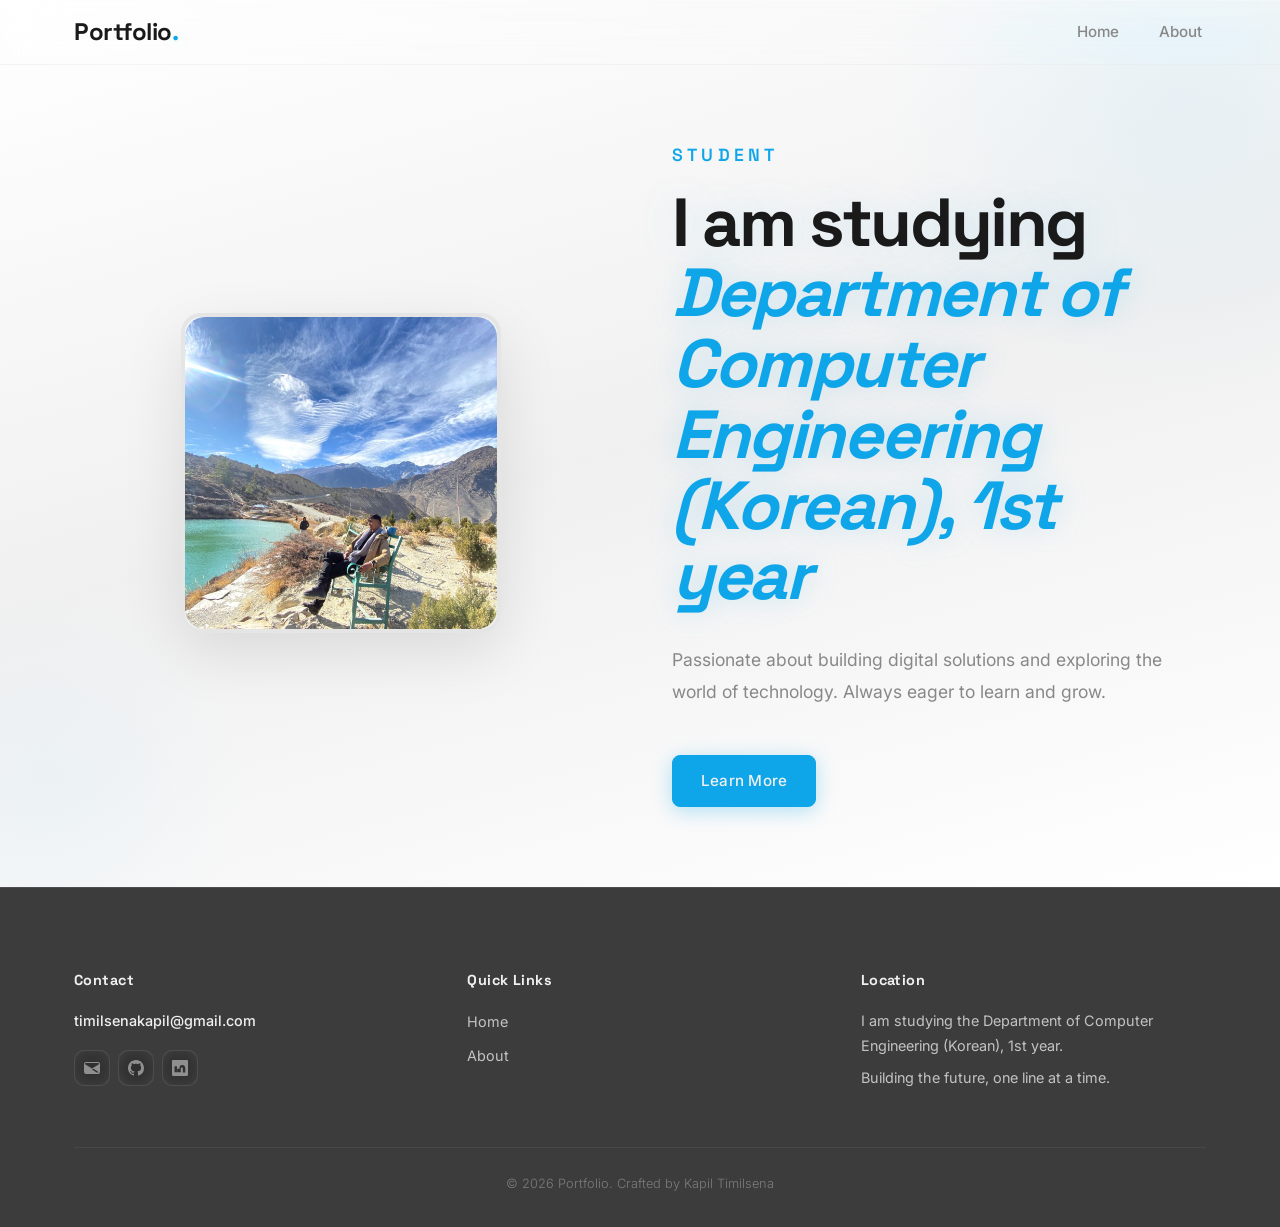
==== commit a6759aab: "changes" ====
--- a/html/index.html
+++ b/html/index.html
@@ -13,7 +13,7 @@
   <body>
     <header class="header" id="header">
       <div class="container">
-        <a href="index.html" class="logo">Portfolio</a>
+        <a href="index.html" class="logo">Portfolio<span>.</span></a>
         <nav>
           <ul class="nav-links" id="navLinks">
             <li><a href="index.html">Home</a></li>
@@ -31,87 +31,28 @@
     <main>
       <section class="hero" id="hero">
         <div class="hero-content">
-          <span class="hero-badge"
-            >Student — Department of Computer Engineering (Korean), 1st
-            year</span
-          >
-          <h1>
-            I am studying
-            <span class="highlight"
-              >Department of Computer Engineering (Korean), 1st year</span
-            >
-          </h1>
-<p>
-             Passionate about building digital solutions and exploring the world
-             of technology. Always eager to learn and grow.
-           </p>
-           <div class="hero-buttons">
-             <a href="about.html" class="btn btn-primary">Learn More</a>
-           </div>
-         </div>
-       </section>
-
-      <section class="about" id="about">
-        <div class="container">
-          <div class="about-visual">
-            <div class="about-image-wrapper">
-              <img
-                src="../images/kap.jpeg"
-                alt="Kapil"
-                width="64"
-                height="64"
-                loading="lazy"
-              />
-            </div>
-            <div class="stat-row">
-              <div class="stat-card">
-                <div class="stat-number">1</div>
-                <div class="stat-label">Years Study</div>
-              </div>
-              <div class="stat-card">
-                <div class="stat-number">2</div>
-                <div class="stat-label">Projects</div>
-              </div>
+          <div class="hero-image">
+            <div class="hero-avatar">
+              <img src="../images/kap.jpeg" alt="Kapil" class="hero-photo" />
             </div>
           </div>
-          <div class="about-text">
-            <h3>About Me</h3>
+          <div class="hero-text">
+            <span class="subtitle">Student</span>
+            <h1>
+              I am studying
+              <span class="highlight">Department of Computer Engineering (Korean), 1st year</span>
+            </h1>
             <p>
-              I am currently studying the Department of Computer Engineering
-              (Korean), 1st year, diving deep into the fascinating world of
-              hardware, software, and everything in between. My journey in tech
-              is driven by curiosity and a passion for creating impactful
-              solutions.
+              Passionate about building digital solutions and exploring the world
+              of technology. Always eager to learn and grow.
             </p>
-            <p>
-              From coding my first program to understanding complex system
-              architectures, I'm constantly evolving and building skills that
-              prepare me for the future of technology.
-            </p>
-            <div class="divider"></div>
-            <div class="about-stats">
-              <div class="stat-item">
-                <span class="number">Driven</span>
-                <span class="label">Always Motivated</span>
-              </div>
-              <div class="stat-item">
-                <span class="number">Curious</span>
-                <span class="label">Lifelong Learner</span>
-              </div>
-              <div class="stat-item">
-                <span class="number">Growing</span>
-                <span class="label">Every Day</span>
-              </div>
-            </div>
-            <div class="about-skills">
-              <span class="skill-tag">HTML</span>
-              <span class="skill-tag">CSS</span>
-              <span class="skill-tag">JavaScript</span>
-              <span class="skill-tag">Git</span>
+            <div class="hero-buttons">
+              <a href="about.html" class="btn btn-primary">Learn More</a>
             </div>
           </div>
         </div>
       </section>
+
     </main>
 
     <footer class="footer">
@@ -180,7 +121,7 @@
           </div>
         </div>
         <div class="footer-bottom">
-          <p>&copy; 2026 Portfolio. Crafted by Timilsena Kapil</p>
+          <p>&copy; 2026 Portfolio. Crafted by Kapil Timilsena</p>
         </div>
       </div>
     </footer>
--- a/css/style.css
+++ b/css/style.css
@@ -1,4 +1,4 @@
-@import url('https://fonts.googleapis.com/css2?family=Fraunces:opsz,wght@9..144,400;600;700&family=Inter:wght@300;400;500&display=swap');
+@import url('https://fonts.googleapis.com/css2?family=Fraunces:opsz,wght@9..144,400;600;700;800&family=Inter:wght@300;400;500;600;700&family=Space+Grotesk:wght@500;600;700&display=swap');
 
 *,
 *::before,
@@ -9,17 +9,18 @@
 }
 
 :root {
-  --color-text: #171717;
-  --color-text-muted: #66635D;
-  --color-accent: #C85A3F;
-  --color-secondary: #5C6548;
-  --color-highlight: #C85A3F;
-  --color-bg: #F5F2EA;
-  --color-surface: #EAE5D8;
-  --color-border: #D5D0C4;
-  --color-footer: #171717;
-  --color-footer-text: #F5F2EA;
-  --font-display: 'Fraunces', serif;
+  --color-text: #1A1A1A;
+  --color-text-muted: #888888;
+  --color-accent: #0EA5E9;
+  --color-accent-deep: #0284C7;
+  --color-secondary: #0EA5E9;
+  --color-highlight: #0EA5E9;
+  --color-bg: #FFFFFF;
+  --color-surface: #F0F0F0;
+  --color-border: #E5E5E5;
+  --color-footer: #1A1A1A;
+  --color-footer-text: #F0F0F0;
+  --font-display: 'Space Grotesk', sans-serif;
   --font-body: 'Inter', sans-serif;
   --space-xs: 4px;
   --space-sm: 8px;
@@ -29,7 +30,8 @@
   --space-2xl: 48px;
   --space-3xl: 64px;
   --space-4xl: 80px;
-  --max-width: 1160px;
+  --space-5xl: 96px;
+  --max-width: 1180px;
   --nav-height: 64px;
 }
 
@@ -37,6 +39,7 @@
   scroll-behavior: smooth;
   -webkit-font-smoothing: antialiased;
   -moz-osx-font-smoothing: grayscale;
+  text-rendering: optimizeLegibility;
 }
 
 @media (prefers-reduced-motion: reduce) {
@@ -48,8 +51,15 @@
 body {
   font-family: var(--font-body);
   background-color: var(--color-bg);
+  background-image:
+    radial-gradient(circle, rgba(200, 200, 200, 0.4) 1px, transparent 1px),
+    radial-gradient(circle at 25% 30%, rgba(240, 235, 230, 0.5) 0%, transparent 50%),
+    radial-gradient(circle at 75% 70%, rgba(245, 240, 235, 0.4) 0%, transparent 50%),
+    radial-gradient(circle at 60% 20%, rgba(240, 235, 230, 0.3) 0%, transparent 40%);
+  background-size: 32px 32px, 100% 100%, 100% 100%, 100% 100%;
+  background-attachment: fixed;
   color: var(--color-text);
-  line-height: 1.75;
+  line-height: 1.8;
   font-size: 16px;
   font-weight: 400;
 }
@@ -66,7 +76,7 @@
 }
 
 section {
-  padding: var(--space-4xl) 0;
+  padding: var(--space-5xl) 0;
 }
 
 /* Buttons */
@@ -74,120 +84,50 @@
   display: inline-flex;
   align-items: center;
   justify-content: center;
-  padding: 14px 30px;
-  border-radius: 4px;
+  padding: 15px 32px;
+  border-radius: 8px;
   font-family: var(--font-body);
   font-size: 0.9375rem;
   font-weight: 500;
-  letter-spacing: 0.01em;
+  letter-spacing: 0.015em;
   cursor: pointer;
-  transition: background-color 200ms ease, color 200ms ease, transform 150ms ease;
-  border: none;
+  transition: all 250ms ease;
+  border: 1px solid rgba(255, 255, 255, 0.2);
   line-height: 1.4;
+  white-space: nowrap;
+  backdrop-filter: blur(10px);
+  -webkit-backdrop-filter: blur(10px);
 }
 
 .btn-primary {
   background-color: var(--color-accent);
   color: var(--color-footer-text);
+  border-color: var(--color-accent);
+  box-shadow: 0 4px 20px rgba(14, 165, 233, 0.3);
+  backdrop-filter: blur(12px) saturate(1.5);
+  -webkit-backdrop-filter: blur(12px) saturate(1.5);
 }
 
 .btn-primary:hover {
-  background-color: #a84a32;
-  transform: translateY(-1px);
+  background-color: var(--color-accent-deep);
+  border-color: var(--color-accent-deep);
+  transform: translateY(-2px);
+  box-shadow: 0 6px 28px rgba(14, 165, 233, 0.4), 0 0 20px rgba(14, 165, 233, 0.2);
 }
 
 .btn-outline {
-  background-color: transparent;
+  background-color: rgba(255, 255, 255, 0.5);
   color: var(--color-text);
-  border: 1.5px solid var(--color-border);
+  border: 1px solid rgba(229, 229, 229, 0.6);
+  backdrop-filter: blur(10px) saturate(1.3);
+  -webkit-backdrop-filter: blur(10px) saturate(1.3);
 }
 
 .btn-outline:hover {
-  border-color: var(--color-text);
-  transform: translateY(-1px);
-}
-
-/* Navigation */
-.navbar {
-  display: flex;
-  justify-content: space-between;
-  align-items: center;
-  padding: 0;
-}
-
-.nav-links {
-  display: flex;
-  list-style: none;
-  gap: var(--space-3xl);
-}
-
-.nav-links a {
-  font-family: var(--font-body);
-  font-size: 0.9375rem;
-  font-weight: 400;
-  color: var(--color-text-muted);
-  transition: color 200ms ease;
-  position: relative;
-}
-
-.nav-links a:hover,
-.nav-links a:focus-visible {
-  color: var(--color-text);
-}
-
-.nav-links a::after {
-  content: '';
-  position: absolute;
-  bottom: -4px;
-  left: 0;
-  width: 0;
-  height: 1px;
-  background-color: var(--color-accent);
-  transition: width 250ms ease;
-}
-
-.nav-links a:hover::after {
-  width: 100%;
-}
-
-.hamburger {
-  display: none;
-  flex-direction: column;
-  gap: 5px;
-  cursor: pointer;
-  background: none;
-  border: none;
-  padding: var(--space-sm);
-}
-
-.hamburger span {
-  display: block;
-  width: 22px;
-  height: 2px;
-  background-color: var(--color-text);
-  border-radius: 1px;
-  transition: all 200ms ease;
-}
-
-@media (max-width: 768px) {
-  .nav-links {
-    display: none;
-    flex-direction: column;
-    position: absolute;
-    top: var(--nav-height);
-    left: 0;
-    width: 100%;
-    background-color: var(--color-bg);
-    padding: var(--space-lg);
-    gap: var(--space-md);
-    border-top: 1px solid var(--color-border);
-  }
-  .nav-links.active {
-    display: flex;
-  }
-  .hamburger {
-    display: flex;
-  }
+  background-color: rgba(255, 255, 255, 0.7);
+  border-color: rgba(26, 26, 26, 0.3);
+  transform: translateY(-2px);
+  box-shadow: 0 4px 16px rgba(0, 0, 0, 0.06);
 }
 
 /* Utility */
@@ -202,6 +142,16 @@
   margin: var(--space-xl) 0;
 }
 
+.section-label {
+  font-family: var(--font-display);
+  font-size: 0.75rem;
+  font-weight: 700;
+  letter-spacing: 0.12em;
+  text-transform: uppercase;
+  color: var(--color-accent);
+  margin-bottom: var(--space-sm);
+}
+
 @media (max-width: 768px) {
   section {
     padding: var(--space-3xl) 0;
--- a/css/header.css
+++ b/css/header.css
@@ -4,17 +4,30 @@
   left: 0;
   width: 100%;
   z-index: 1000;
-  background-color: rgba(245, 242, 234, 0.75);
-  backdrop-filter: blur(20px) saturate(1.5);
-  -webkit-backdrop-filter: blur(20px) saturate(1.5);
-  border-bottom: 1px solid rgba(213, 208, 196, 0.4);
-  transition: background-color 300ms ease, border-color 300ms ease, box-shadow 300ms ease;
+  background: linear-gradient(
+    180deg,
+    rgba(255, 255, 255, 0.15) 0%,
+    rgba(255, 255, 255, 0.03) 50%,
+    transparent 100%
+  );
+  backdrop-filter: blur(24px) saturate(1.9);
+  -webkit-backdrop-filter: blur(24px) saturate(1.9);
+  border-bottom: 1px solid rgba(229, 229, 229, 0.4);
+  box-shadow: inset 0 1px rgba(255, 255, 255, 0.2);
+  transition: background 300ms ease, border-color 300ms ease, box-shadow 300ms ease, backdrop-filter 300ms ease;
+  padding: 0 1.5rem;
 }
 
 .header.scrolled {
-  background-color: rgba(245, 242, 234, 0.94);
-  border-bottom-color: rgba(213, 208, 196, 0.7);
-  box-shadow: 0 1px 8px rgba(0, 0, 0, 0.03);
+  background: linear-gradient(
+    180deg,
+    rgba(255, 255, 255, 0.2) 0%,
+    rgba(255, 255, 255, 0.05) 50%,
+    rgba(255, 255, 255, 0.55) 100%
+  );
+  box-shadow: inset 0 1px 0 rgba(255, 255, 255, 0.25), 0 4px 12px rgba(0, 0, 0, 0.04);
+  backdrop-filter: blur(24px) saturate(1.9);
+  -webkit-backdrop-filter: blur(24px) saturate(1.9);
 }
 
 .header .container {
@@ -26,33 +39,131 @@
 
 .logo {
   font-family: var(--font-display);
-  font-size: 1.15rem;
+  font-size: 1.5rem;
   font-weight: 700;
   color: var(--color-text);
-  letter-spacing: -0.01em;
+  letter-spacing: -0.5px;
+  text-decoration: none;
 }
 
-.header-info {
-  font-size: 0.875rem;
-  color: var(--color-text-muted);
-  font-weight: 400;
+.logo span {
+  color: var(--color-accent);
+  text-shadow: 0 0 20px rgba(14, 165, 233, 0.3);
 }
 
-.header-info span {
+.nav-links {
+  display: flex;
+  align-items: center;
+  gap: 2rem;
+  list-style: none;
+}
+
+.nav-links a {
+  color: var(--color-text-muted);
+  align-items: center;
+  min-height: 44px;
+  padding: 8px 4px;
+  font-size: 0.95rem;
+  font-weight: 500;
+  text-decoration: none;
+  display: flex;
+  position: relative;
+  transition: color 200ms ease;
+}
+
+.nav-links a:hover {
   color: var(--color-accent);
-  font-weight: 500;
+}
+
+.nav-links a::after {
+  content: '';
+  background: var(--color-accent);
+  width: 0;
+  height: 2px;
+  transition: width 300ms ease;
+  position: absolute;
+  bottom: 0;
+  left: 0;
+}
+
+.nav-links a:hover::after {
+  width: 100%;
+}
+
+.nav-links a.active-link {
+  color: var(--color-accent);
+  font-weight: 600;
+}
+
+.nav-cta {
+  border-radius: 8px !important;
+  background: var(--color-accent) !important;
+  color: var(--color-footer-text) !important;
+  padding: 10px 24px !important;
+}
+
+.nav-cta:hover {
+  background: var(--color-accent-deep) !important;
+}
+
+.hamburger {
+  display: none;
+  flex-direction: column;
+  justify-content: center;
+  align-items: center;
+  gap: 5px;
+  min-width: 44px;
+  min-height: 44px;
+  padding: 8px;
+  cursor: pointer;
+  background: none;
+  border: none;
+}
+
+.hamburger span {
+  display: block;
+  width: 24px;
+  height: 2px;
+  background-color: var(--color-text);
+  border-radius: 2px;
+  transition: all 300ms ease;
 }
 
 @media (max-width: 768px) {
   .header {
-    background-color: rgba(245, 242, 234, 0.85);
-    backdrop-filter: blur(16px) saturate(1.4);
-    -webkit-backdrop-filter: blur(16px) saturate(1.4);
-  }
-  .header.scrolled {
-    background-color: rgba(245, 242, 234, 0.96);
+    padding: 0 1rem;
   }
   .header .container {
-    height: var(--nav-height);
+    height: 60px;
+  }
+  .nav-links {
+    background: var(--color-bg);
+    border-bottom: 1px solid var(--color-border);
+    box-shadow: 0 4px 12px rgba(0, 0, 0, 0.06);
+    flex-direction: column;
+    gap: 0.25rem;
+    padding: 1rem;
+    display: none;
+    position: absolute;
+    top: 60px;
+    left: 0;
+    right: 0;
+  }
+  .nav-links.active {
+    display: flex;
+  }
+  .nav-links a {
+    border-radius: 8px;
+    min-height: 48px;
+    padding: 12px 16px;
+  }
+  .nav-links a:hover {
+    background: rgba(14, 165, 233, 0.06);
+  }
+  .nav-cta {
+    display: none;
+  }
+  .hamburger {
+    display: flex;
   }
 }
--- a/css/hero.css
+++ b/css/hero.css
@@ -1,101 +1,169 @@
 .hero {
+  background: linear-gradient(165deg, var(--color-bg) 0%, var(--color-surface) 50%, var(--color-bg) 100%);
+  z-index: 1;
+  padding: 140px 0 80px;
+  position: relative;
+  overflow: hidden;
   min-height: calc(100vh - var(--nav-height));
-  display: flex;
-  align-items: center;
-  justify-content: flex-end;
-  position: relative;
-  padding-top: var(--nav-height);
-  padding-left: calc(var(--space-4xl) + 40px);
-  background-color: var(--color-bg);
 }
 
 .hero::before {
   content: '';
+  pointer-events: none;
+  background: radial-gradient(circle, rgba(14, 165, 233, 0.06) 0%, transparent 70%);
+  border-radius: 50%;
+  width: 600px;
+  height: 600px;
   position: absolute;
-  top: 0;
-  left: calc(var(--space-4xl) + 40px);
-  width: 40px;
-  height: 100%;
-  background-color: var(--color-accent);
-  opacity: 0.08;
+  top: -200px;
+  right: -200px;
+}
+
+.hero::after {
+  content: '';
+  pointer-events: none;
+  background: radial-gradient(circle, rgba(14, 165, 233, 0.04) 0%, transparent 70%);
+  border-radius: 50%;
+  width: 400px;
+  height: 400px;
+  position: absolute;
+  bottom: -100px;
+  left: -150px;
 }
 
 .hero-content {
-  text-align: left;
-  max-width: 580px;
-  padding: var(--space-3xl) 0;
+  z-index: 2;
+  grid-template-columns: 1fr 1fr;
+  align-items: center;
+  gap: 4rem;
+  display: grid;
+  position: relative;
+  max-width: var(--max-width);
+  margin: 0 auto;
+  padding: 0 var(--space-lg);
 }
 
-.hero-badge {
-  display: inline-block;
-  padding: var(--space-xs) var(--space-sm);
-  font-size: 0.75rem;
-  font-weight: 500;
-  font-family: var(--font-body);
-  letter-spacing: 0.08em;
-  text-transform: uppercase;
-  color: var(--color-text-muted);
-  margin-bottom: var(--space-lg);
+.hero-image {
+  justify-content: center;
+  align-items: center;
+  display: flex;
 }
 
-.hero-badge::before {
-  content: '';
-  display: inline-block;
-  width: 20px;
-  height: 1px;
-  background-color: var(--color-accent);
-  vertical-align: middle;
-  margin-right: var(--space-sm);
+.hero-avatar {
+  border-radius: 20px;
+  width: 320px;
+  height: 320px;
+  box-shadow: 0 20px 60px rgba(0, 0, 0, 0.1);
+  border: 4px solid var(--color-border);
+  transition: all 500ms cubic-bezier(0.4, 0, 0.2, 1);
+  background: none;
+  padding: 0;
+  overflow: hidden;
 }
 
-.hero h1 {
+.hero-avatar:hover {
+  box-shadow: 0 20px 60px rgba(0, 0, 0, 0.1);
+  transform: rotate(3deg) scale(1.02);
+}
+
+.hero-photo {
+  object-fit: cover;
+  border-radius: 20px;
+  width: 100%;
+  height: 100%;
+  display: block;
+}
+
+.hero-text {
+  display: flex;
+  flex-direction: column;
+}
+
+.hero-text .subtitle {
   font-family: var(--font-display);
-  font-size: 3.25rem;
+  color: var(--color-accent);
+  margin-bottom: var(--space-md);
+  font-size: clamp(0.9rem, 2vw, 1.1rem);
+  font-weight: 600;
+  text-transform: uppercase;
+  letter-spacing: 0.24em;
+}
+
+.hero-text h1 {
+  font-family: var(--font-display);
+  letter-spacing: -0.035em;
+  font-size: clamp(2.75rem, 6vw, 4.25rem);
   font-weight: 700;
-  line-height: 1.12;
+  line-height: 1.04;
   margin-bottom: var(--space-xl);
   color: var(--color-text);
-  letter-spacing: -0.025em;
+  text-shadow: 0 0 40px rgba(14, 165, 233, 0.15);
 }
 
-.hero h1 .highlight {
+.hero-text h1 .highlight {
   color: var(--color-accent);
+  font-weight: 700;
   font-style: italic;
+  text-shadow: 0 0 30px rgba(14, 165, 233, 0.2);
 }
 
-.hero p {
-  font-size: 1.1rem;
+.hero-text p {
   color: var(--color-text-muted);
+  max-width: 500px;
+  font-size: clamp(1rem, 1.5vw, 1.1rem);
+  line-height: 1.8;
   margin-bottom: var(--space-2xl);
-  max-width: 480px;
-  line-height: 1.75;
+  font-weight: 400;
 }
 
 .hero-buttons {
+  flex-wrap: wrap;
+  gap: 1rem;
   display: flex;
-  gap: var(--space-md);
-  flex-wrap: wrap;
 }
 
 .hero-buttons .btn {
-  font-size: 0.9375rem;
+  font-size: 0.95rem;
+  padding: 14px 28px;
 }
 
 @media (max-width: 768px) {
   .hero {
-    justify-content: flex-start;
-    padding-left: var(--space-lg);
+    padding: 120px 0 60px;
   }
   .hero::before {
+    width: 300px;
+    height: 300px;
+    top: -100px;
+    right: -100px;
+  }
+  .hero::after {
     display: none;
   }
-  .hero h1 {
-    font-size: 2.25rem;
+  .hero-content {
+    text-align: center;
+    grid-template-columns: 1fr;
+    gap: 2rem;
+    padding: 0 var(--space-lg);
   }
-  .hero p {
-    font-size: 1rem;
+  .hero-text p {
+    max-width: 100%;
   }
-  .hero-content {
-    padding: var(--space-xl) 0;
+  .hero-buttons {
+    justify-content: center;
+  }
+  .hero-avatar {
+    width: 220px;
+    height: 220px;
   }
 }
+
+@media (max-width: 480px) {
+  .hero-avatar {
+    width: 180px;
+    height: 180px;
+  }
+  .hero {
+    padding: 100px 0 50px;
+  }
+}
--- a/css/about.css
+++ b/css/about.css
@@ -1,11 +1,17 @@
 .about {
-  background-color: var(--color-surface);
+  background-color: transparent;
+  background-image: url('../images/stu.jpg');
+  background-size: cover;
+  background-position: center;
+  background-repeat: no-repeat;
+  background-color: rgba(15, 23, 42, 0.7);
+  background-blend-mode: multiply;
   position: relative;
 }
 
 .about .container {
   display: grid;
-  grid-template-columns: 1.1fr 1fr;
+  grid-template-columns: 1.15fr 1fr;
   gap: var(--space-3xl);
   align-items: start;
 }
@@ -15,12 +21,36 @@
   top: calc(var(--nav-height) + var(--space-2xl));
 }
 
+@keyframes image-entrance {
+  from {
+    opacity: 0;
+    transform: scale(0.95) translateY(20px);
+    filter: blur(8px);
+  }
+  to {
+    opacity: 1;
+    transform: scale(1) translateY(0);
+    filter: blur(0);
+  }
+}
+
 .about-image-wrapper {
   width: 100%;
   aspect-ratio: 4 / 5;
-  border-radius: 4px;
+  border-radius: 16px;
   overflow: hidden;
-  background-color: var(--color-bg);
+  background: rgba(15, 23, 42, 0.6);
+  backdrop-filter: blur(16px) saturate(1.4);
+  -webkit-backdrop-filter: blur(16px) saturate(1.4);
+  border: 1px solid rgba(255, 255, 255, 0.15);
+  box-shadow: 0 8px 40px rgba(0, 0, 0, 0.2);
+  animation: image-entrance 1s ease-out forwards;
+  transition: box-shadow 400ms ease, border-color 400ms ease;
+}
+
+.about-image-wrapper:hover {
+  box-shadow: 0 12px 50px rgba(14, 165, 233, 0.15);
+  border-color: rgba(14, 165, 233, 0.3);
 }
 
 .about-image-wrapper img {
@@ -39,13 +69,17 @@
 .about-visual .stat-card {
   flex: 1;
   padding: var(--space-sm) var(--space-md);
-  background-color: var(--color-bg);
-  border-radius: 4px;
+  background: rgba(15, 23, 42, 0.6);
+  backdrop-filter: blur(16px) saturate(1.4);
+  -webkit-backdrop-filter: blur(16px) saturate(1.4);
+  border: 1px solid rgba(255, 255, 255, 0.15);
+  border-radius: 10px;
+  box-shadow: 0 4px 20px rgba(0, 0, 0, 0.15);
 }
 
 .about-visual .stat-card .stat-number {
   font-family: var(--font-display);
-  font-size: 1.35rem;
+  font-size: 1.5rem;
   font-weight: 700;
   color: var(--color-accent);
   line-height: 1.2;
@@ -53,24 +87,28 @@
 
 .about-visual .stat-card .stat-label {
   font-size: 0.75rem;
-  color: var(--color-text-muted);
+  color: rgba(240, 240, 240, 0.7);
   margin-top: 2px;
+  font-weight: 400;
+  font-family: var(--font-body);
 }
 
 .about-text h3 {
   font-family: var(--font-display);
-  font-size: 2rem;
+  font-size: 2.25rem;
   font-weight: 700;
   margin-bottom: var(--space-lg);
-  color: var(--color-text);
-  line-height: 1.25;
+  color: var(--color-footer-text);
+  line-height: 1.2;
+  letter-spacing: -0.01em;
 }
 
 .about-text > p {
-  color: var(--color-text-muted);
+  color: rgba(240, 240, 240, 0.85);
   margin-bottom: var(--space-md);
   font-size: 1rem;
-  line-height: 1.8;
+  line-height: 1.85;
+  font-weight: 400;
 }
 
 .about-stats {
@@ -79,7 +117,7 @@
   margin-top: var(--space-xl);
   margin-bottom: var(--space-xl);
   padding-top: var(--space-lg);
-  border-top: 1px solid var(--color-border);
+  border-top: 1px solid rgba(255, 255, 255, 0.15);
 }
 
 .stat-item {
@@ -88,18 +126,18 @@
 }
 
 .stat-item .number {
-  font-family: var(--font-display);
-  font-size: 1.35rem;
-  font-weight: 700;
-  color: var(--color-text);
+  font-family: var(--font-body);
+  font-size: 1.5rem;
+  font-weight: 600;
+  color: var(--color-footer-text);
   line-height: 1.2;
 }
 
 .stat-item .label {
   font-size: 0.8rem;
-  color: var(--color-text-muted);
+  color: rgba(240, 240, 240, 0.7);
   margin-top: 2px;
-  font-weight: 300;
+  font-weight: 400;
 }
 
 .about-skills {
@@ -110,18 +148,25 @@
 }
 
 .skill-tag {
-  padding: 6px 12px;
-  border-radius: 3px;
-  background-color: var(--color-bg);
-  color: var(--color-text-muted);
+  padding: 7px 14px;
+  border-radius: 8px;
+  background: rgba(255, 255, 255, 0.1);
+  backdrop-filter: blur(10px);
+  -webkit-backdrop-filter: blur(10px);
+  color: rgba(240, 240, 240, 0.85);
   font-size: 0.8rem;
-  font-weight: 400;
-  transition: color 200ms ease, background-color 200ms ease;
+  font-weight: 500;
+  letter-spacing: 0.01em;
+  border: 1px solid rgba(255, 255, 255, 0.15);
+  transition: all 200ms ease;
 }
 
 .skill-tag:hover {
   color: var(--color-accent);
-  background-color: rgba(200, 90, 63, 0.06);
+  background: rgba(14, 165, 233, 0.08);
+  border-color: rgba(14, 165, 233, 0.2);
+  backdrop-filter: blur(12px);
+  -webkit-backdrop-filter: blur(12px);
 }
 
 @media (max-width: 768px) {
@@ -132,8 +177,15 @@
   .about-visual {
     position: static;
   }
+  .about-image-wrapper {
+    backdrop-filter: blur(12px) saturate(1.3);
+    -webkit-backdrop-filter: blur(12px) saturate(1.3);
+  }
   .about-stats {
     flex-direction: column;
     gap: var(--space-md);
   }
+  .about-text h3 {
+    font-size: 1.75rem;
+  }
 }
--- a/css/footer.css
+++ b/css/footer.css
@@ -1,6 +1,9 @@
 .footer {
-  background-color: var(--color-footer);
-  padding: var(--space-3xl) 0 var(--space-xl);
+  background-color: rgba(26, 26, 26, 0.85);
+  backdrop-filter: blur(24px) saturate(1.5);
+  -webkit-backdrop-filter: blur(24px) saturate(1.5);
+  padding: var(--space-4xl) 0 var(--space-xl);
+  border-top: 1px solid rgba(229, 229, 229, 0.1);
 }
 
 .footer-content {
@@ -15,25 +18,25 @@
   font-size: 0.9rem;
   margin-bottom: var(--space-md);
   color: var(--color-footer-text);
-  font-weight: 600;
-  letter-spacing: 0.02em;
+  font-weight: 700;
+  letter-spacing: 0.03em;
 }
 
 .footer-section p {
-  color: rgba(245, 242, 234, 0.6);
+  color: rgba(240, 240, 240, 0.75);
   font-size: 0.9rem;
   margin-bottom: var(--space-sm);
-  line-height: 1.65;
-  font-weight: 300;
+  line-height: 1.7;
+  font-weight: 400;
 }
 
 .footer-section a {
-  color: rgba(245, 242, 234, 0.6);
+  color: rgba(240, 240, 240, 0.75);
   font-size: 0.9rem;
   margin-bottom: var(--space-sm);
   display: block;
   transition: color 200ms ease;
-  font-weight: 300;
+  font-weight: 400;
 }
 
 .footer-section a:hover {
@@ -52,38 +55,51 @@
 }
 
 .footer-social a {
-  width: 34px;
-  height: 34px;
-  border-radius: 4px;
-  background-color: rgba(245, 242, 234, 0.08);
+  width: 36px;
+  height: 36px;
+  border-radius: 10px;
+  background: rgba(255, 255, 255, 0.06);
+  backdrop-filter: blur(10px);
+  -webkit-backdrop-filter: blur(10px);
+  border: 1px solid rgba(255, 255, 255, 0.1);
   display: flex;
   align-items: center;
   justify-content: center;
-  color: rgba(245, 242, 234, 0.5);
+  color: rgba(240, 240, 240, 0.5);
   font-size: 0.85rem;
-  transition: all 200ms ease;
+  transition: all 250ms ease;
   margin-bottom: 0;
 }
 
 .footer-social a:hover {
-  background-color: rgba(245, 242, 234, 0.15);
+  background: rgba(255, 255, 255, 0.12);
+  backdrop-filter: blur(14px);
+  -webkit-backdrop-filter: blur(14px);
+  border-color: rgba(255, 255, 255, 0.15);
   color: var(--color-accent);
+  transform: translateY(-2px);
+  box-shadow: 0 4px 16px rgba(0, 0, 0, 0.1);
 }
 
 .footer-bottom {
-  border-top: 1px solid rgba(245, 242, 234, 0.08);
+  border-top: 1px solid rgba(255, 255, 255, 0.06);
   padding-top: var(--space-lg);
   text-align: center;
 }
 
 .footer-bottom p {
-  color: rgba(245, 242, 234, 0.35);
+  color: rgba(240, 240, 240, 0.35);
   font-size: 0.8rem;
   margin: 0;
   font-weight: 300;
 }
 
 @media (max-width: 768px) {
+  .footer {
+    backdrop-filter: blur(20px);
+    -webkit-backdrop-filter: blur(20px);
+    background-color: rgba(26, 26, 26, 0.95);
+  }
   .footer-content {
     grid-template-columns: 1fr;
     gap: var(--space-xl);
